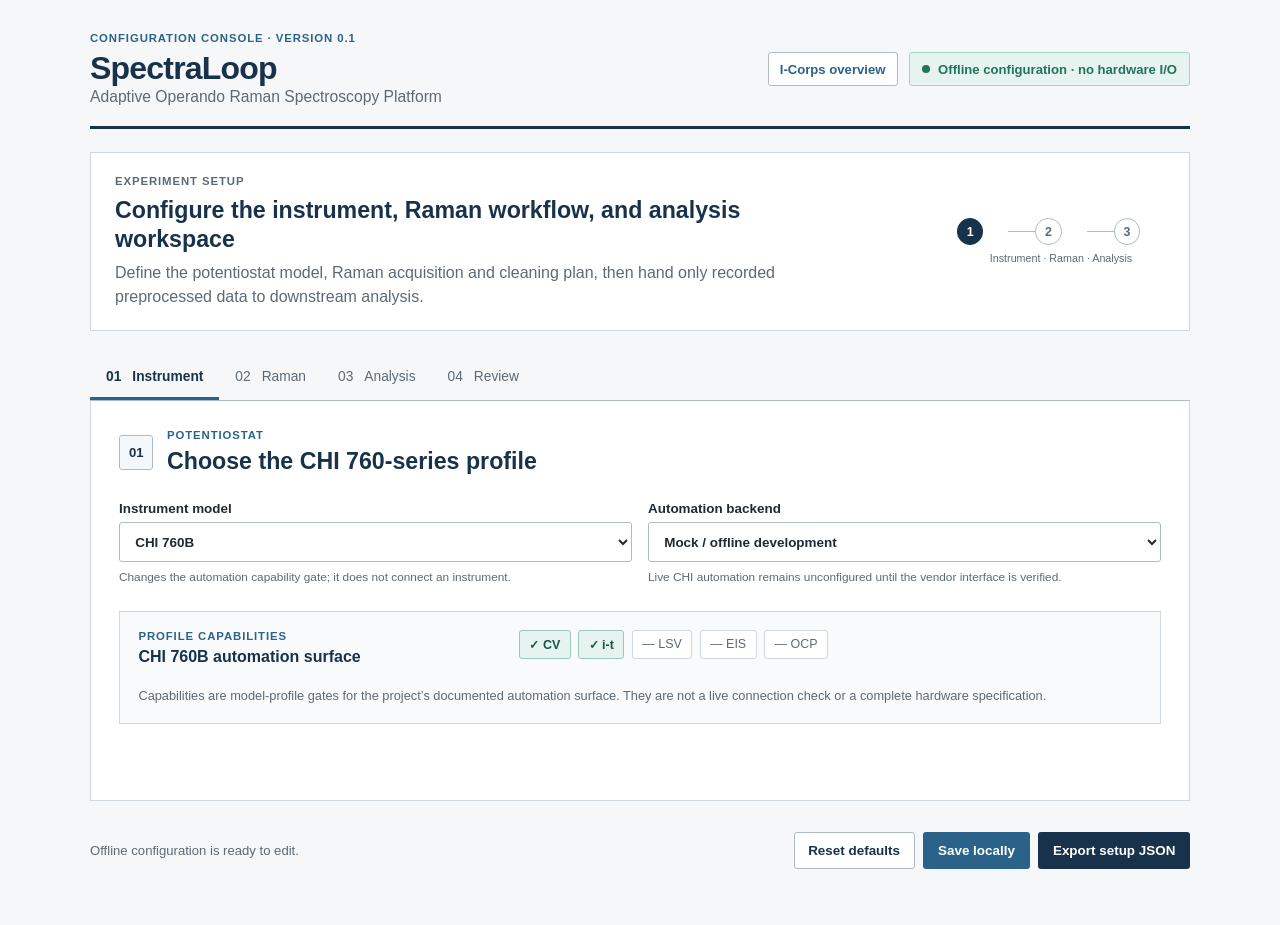
==== SpectraLoop/index.html @ c2d6c70f "Add SpectraLoop Raman platform scaffold" ====
<!doctype html>
<html lang="en">
  <head>
    <meta charset="utf-8" />
    <meta name="viewport" content="width=device-width, initial-scale=1" />
    <meta
      name="description"
      content="SpectraLoop setup console for adaptive operando Raman spectroscopy."
    />
    <title>SpectraLoop — Adaptive Operando Raman Spectroscopy Platform</title>
    <link rel="stylesheet" href="styles.css" />
  </head>
  <body>
    <main class="shell">
      <header class="hero">
        <div class="title-block">
          <p class="eyebrow">CONFIGURATION CONSOLE · VERSION 0.1</p>
          <h1>SpectraLoop</h1>
          <p class="subtitle">Adaptive Operando Raman Spectroscopy Platform</p>
        </div>
        <div class="header-actions">
          <a class="site-link" href="introduction.html">I-Corps overview</a>
          <div class="safe-status"><span class="status-dot"></span>Offline configuration · no hardware I/O</div>
        </div>
      </header>

      <section class="intro" aria-labelledby="setup-title">
        <div>
          <p class="eyebrow">EXPERIMENT SETUP</p>
          <h2 id="setup-title">Configure the instrument, Raman workflow, and analysis workspace</h2>
          <p>
            Define the potentiostat model, Raman acquisition and cleaning plan, then hand only
            recorded preprocessed data to downstream analysis.
          </p>
        </div>
        <div class="progress" aria-label="Three setup areas">
          <span class="active">1</span><i></i><span>2</span><i></i><span>3</span>
          <small>Instrument · Raman · Analysis</small>
        </div>
      </section>

      <nav class="section-tabs" aria-label="Setup sections">
        <button class="tab active" data-target="instrument">01 <span>Instrument</span></button>
        <button class="tab" data-target="raman">02 <span>Raman</span></button>
        <button class="tab" data-target="analysis">03 <span>Analysis</span></button>
        <button class="tab" data-target="review">04 <span>Review</span></button>
      </nav>

      <form id="setup-form" novalidate>
        <section id="instrument" class="setup-section active" aria-labelledby="instrument-heading">
          <div class="section-heading">
            <div class="section-number">01</div>
            <div>
              <p class="eyebrow">POTENTIOSTAT</p>
              <h2 id="instrument-heading">Choose the CHI 760-series profile</h2>
            </div>
          </div>
          <div class="grid two-column">
            <label class="field">
              <span>Instrument model</span>
              <select id="chi-model" name="chi-model">
                <option value="760B">CHI 760B</option>
                <option value="760C">CHI 760C</option>
                <option value="760D">CHI 760D</option>
                <option value="760E">CHI 760E</option>
              </select>
              <small>Changes the automation capability gate; it does not connect an instrument.</small>
            </label>
            <label class="field">
              <span>Automation backend</span>
              <select id="chi-backend" name="chi-backend">
                <option value="mock">Mock / offline development</option>
                <option value="vendor_pending">Vendor adapter — not configured</option>
              </select>
              <small>Live CHI automation remains unconfigured until the vendor interface is verified.</small>
            </label>
          </div>
          <section class="capability-card" aria-live="polite">
            <div>
              <p class="eyebrow">PROFILE CAPABILITIES</p>
              <h3 id="profile-title">CHI 760B automation surface</h3>
            </div>
            <ul id="chi-capabilities" class="capability-list"></ul>
            <p id="profile-note" class="card-note"></p>
          </section>
        </section>

        <section id="raman" class="setup-section" aria-labelledby="raman-heading" hidden>
          <div class="section-heading">
            <div class="section-number">02</div>
            <div>
              <p class="eyebrow">RAMAN SPECTROSCOPY</p>
              <h2 id="raman-heading">Record the acquisition and preprocessing plan</h2>
            </div>
          </div>
          <div class="hardware-summary">
            <span class="status-dot amber"></span>
            <p><strong>Provisional inventory:</strong> Andor detector CCD-15119, Andor spectrograph, and Ondax laser controller. Verify all bench identifiers before any live integration.</p>
          </div>
          <div class="grid three-column">
            <label class="field">
              <span>Raman backend</span>
              <select id="raman-backend" name="raman-backend">
                <option value="mock">Mock / offline development</option>
                <option value="andor_solis">Andor/Solis adapter — disabled</option>
              </select>
            </label>
            <label class="field">
              <span>Exposure time (s)</span>
              <input id="exposure" name="exposure" type="number" min="0.001" step="0.001" value="0.1" required />
            </label>
            <label class="field">
              <span>Accumulations</span>
              <input id="accumulations" name="accumulations" type="number" min="1" step="1" value="1" required />
            </label>
            <label class="field">
              <span>Spectra per capture</span>
              <input id="spectra-count" name="spectra-count" type="number" min="1" step="1" value="1" required />
            </label>
            <label class="field">
              <span>Inter-spectrum delay (s)</span>
              <input id="inter-delay" name="inter-delay" type="number" min="0" step="0.1" value="0" required />
            </label>
            <label class="field">
              <span>Excitation wavelength (nm)</span>
              <input id="excitation" name="excitation" type="number" min="1" step="0.1" placeholder="Verify before entering" />
            </label>
          </div>
          <section class="processing-panel">
            <div>
              <p class="eyebrow">RAMAN-OWNED PREPROCESSING</p>
              <h3>Diagnose and clean spectra before analysis</h3>
              <p>Settings are saved with the Raman plan; the ML workspace never re-cleans raw spectra.</p>
            </div>
            <div class="grid two-column compact">
              <label class="field">
                <span>Despike threshold</span>
                <input id="despike" name="despike" type="number" min="0.1" step="0.1" placeholder="Disabled" />
                <small>Median-based; leave blank to disable.</small>
              </label>
              <label class="field">
                <span>Smoothing window (odd points)</span>
                <input id="smoothing" name="smoothing" type="number" min="1" step="2" value="1" required />
              </label>
              <label class="field">
                <span>Baseline mode</span>
                <select id="baseline" name="baseline">
                  <option value="none">No baseline correction</option>
                  <option value="edge_linear">Edge-linear baseline</option>
                </select>
              </label>
              <label class="field">
                <span>Normalization</span>
                <select id="normalization" name="normalization">
                  <option value="none">No normalization</option>
                  <option value="max">Maximum intensity</option>
                </select>
              </label>
            </div>
          </section>
          <aside class="safety-callout">
            <strong>Laser and trigger safeguards remain locked.</strong>
            This setup app does not enable the Ondax controller, internal-fire pulse, or external TTL triggering.
          </aside>
        </section>

        <section id="analysis" class="setup-section" aria-labelledby="analysis-heading" hidden>
          <div class="section-heading">
            <div class="section-number">03</div>
            <div>
              <p class="eyebrow">MACHINE LEARNING PLATFORM</p>
              <h2 id="analysis-heading">Define the downstream analysis workspace</h2>
            </div>
          </div>
          <div class="grid two-column">
            <label class="field">
              <span>Analysis project name</span>
              <input id="project-name" name="project-name" type="text" value="operando-raman-study" required />
              <small>Used to group post-experimental datasets and models.</small>
            </label>
            <label class="field">
              <span>Analysis task</span>
              <select id="analysis-task" name="analysis-task">
                <option value="exploratory">Exploratory / feature analysis</option>
                <option value="regression">Regression</option>
                <option value="classification">Classification</option>
                <option value="anomaly_detection">Anomaly detection</option>
              </select>
            </label>
            <label class="field" id="target-field" hidden>
              <span>Target name</span>
              <input id="target-name" name="target-name" type="text" placeholder="e.g., potential_V or phase_label" />
            </label>
            <label class="field">
              <span>Validation fraction</span>
              <input id="validation-fraction" name="validation-fraction" type="number" min="0.05" max="0.95" step="0.05" value="0.2" required />
            </label>
          </div>
          <section class="data-contract">
            <span class="contract-icon" aria-hidden="true">↳</span>
            <div>
              <h3>Analysis data contract</h3>
              <p>Accept preprocessed Raman features with recorded preprocessing provenance and optional electrochemistry metadata. Diagnostics and noise cleaning stay in the Raman module.</p>
            </div>
          </section>
        </section>

        <section id="review" class="setup-section" aria-labelledby="review-heading" hidden>
          <div class="section-heading">
            <div class="section-number">04</div>
            <div>
              <p class="eyebrow">REVIEW &amp; EXPORT</p>
              <h2 id="review-heading">Your SpectraLoop setup</h2>
            </div>
          </div>
          <p class="review-copy">Export this configuration to keep model selection, Raman processing provenance, and downstream analysis choices together.</p>
          <pre id="config-preview" class="config-preview" aria-label="Configuration preview"></pre>
        </section>

        <footer class="actions">
          <p id="form-status" class="form-status" role="status" aria-live="polite">Offline configuration is ready to edit.</p>
          <div>
            <button class="button ghost" id="reset-button" type="button">Reset defaults</button>
            <button class="button secondary" id="save-button" type="button">Save locally</button>
            <button class="button primary" id="export-button" type="button">Export setup JSON</button>
          </div>
        </footer>
      </form>
    </main>
    <script src="app.js"></script>
  </body>
</html>
---- SpectraLoop/styles.css ----
:root {
  color-scheme: light;
  --navy: #18324b;
  --blue: #2b628a;
  --blue-soft: #eaf2f7;
  --ink: #202a33;
  --muted: #5d6a75;
  --canvas: #f5f7f8;
  --panel: #ffffff;
  --line: #cfd8df;
  --line-dark: #aebcc7;
  --safe: #20735d;
  --safe-soft: #e6f3ef;
  --warning: #795d14;
  --warning-soft: #fff7dd;
  --danger: #aa3e3e;
  font-family: Arial, Helvetica, sans-serif;
}

* { box-sizing: border-box; }
body { margin: 0; min-width: 320px; color: var(--ink); background: var(--canvas); }
button, input, select { font: inherit; }
.shell { width: min(1100px, calc(100% - 2.5rem)); margin: 0 auto; padding: 2rem 0 3.5rem; }
.hero, .intro, .actions { display: flex; align-items: center; justify-content: space-between; gap: 1.5rem; }
.hero { padding: 0 0 1.25rem; border-bottom: 3px solid var(--navy); }
.eyebrow { margin: 0 0 0.35rem; color: var(--blue); font-size: 0.71rem; font-weight: 700; letter-spacing: 0.08em; }
h1, h2, h3, p { margin-top: 0; }
h1 { margin-bottom: 0.1rem; color: var(--navy); font-size: 2rem; font-weight: 700; letter-spacing: -0.025em; }
h2 { margin-bottom: 0.6rem; color: var(--navy); font-size: 1.45rem; line-height: 1.25; }
h3 { margin-bottom: 0.4rem; color: var(--navy); font-size: 1rem; }
.subtitle { margin-bottom: 0; color: var(--muted); font-size: 0.98rem; }
.intro p, .field small, .card-note, .review-copy, .hardware-summary p, .processing-panel p, .data-contract p { color: var(--muted); line-height: 1.5; }

.safe-status { display: flex; align-items: center; gap: 0.5rem; padding: 0.55rem 0.75rem; color: var(--safe); border: 1px solid #a8d2c5; background: var(--safe-soft); border-radius: 3px; font-size: 0.82rem; font-weight: 600; }
.status-dot { display: inline-block; width: 0.52rem; height: 0.52rem; border-radius: 50%; background: var(--safe); flex: 0 0 auto; }
.status-dot.amber { background: #b28217; }
.header-actions { display: flex; align-items: center; justify-content: end; gap: 0.7rem; }
.site-link, .page-footer a { color: var(--blue); font-size: 0.82rem; font-weight: 700; text-decoration: none; }.site-link { padding: 0.55rem 0.7rem; border: 1px solid var(--line-dark); background: #fff; border-radius: 3px; }.site-link:hover, .page-footer a:hover { color: var(--navy); text-decoration: underline; }

.intro { margin-top: 1.4rem; padding: 1.3rem 1.5rem; border: 1px solid var(--line); background: var(--panel); }
.intro > div:first-child { max-width: 44rem; }.intro h2 { margin-bottom: 0.45rem; }.intro p:last-child { margin-bottom: 0; }
.progress { display: grid; grid-template-columns: auto 1.7rem auto 1.7rem auto; align-items: center; min-width: 13rem; color: var(--muted); text-align: center; }
.progress span { display: grid; place-items: center; width: 1.65rem; height: 1.65rem; border: 1px solid var(--line-dark); border-radius: 50%; font-size: 0.78rem; font-weight: 700; }
.progress span.active { color: #fff; border-color: var(--navy); background: var(--navy); }.progress i { height: 1px; background: var(--line-dark); }
.progress small { grid-column: 1 / -1; padding-top: 0.45rem; font-size: 0.67rem; }

.section-tabs { display: flex; gap: 0; margin: 1.6rem 0 0; overflow-x: auto; border-bottom: 1px solid var(--line-dark); }
.tab { padding: 0.8rem 1rem; border: 0; border-bottom: 3px solid transparent; color: var(--muted); background: transparent; cursor: pointer; white-space: nowrap; font-size: 0.86rem; }
.tab:hover { color: var(--navy); background: #eef3f6; }.tab.active { color: var(--navy); border-bottom-color: var(--blue); font-weight: 700; }.tab span { margin-left: 0.45rem; }

.setup-section { min-height: 25rem; padding: 1.75rem; border: 1px solid var(--line); border-top: 0; background: var(--panel); }
.section-heading { display: flex; align-items: center; gap: 0.85rem; margin-bottom: 1.55rem; }
.section-number { display: grid; place-items: center; width: 2.15rem; height: 2.15rem; color: var(--navy); border: 1px solid var(--line-dark); background: #f5f8fa; border-radius: 3px; font-size: 0.82rem; font-weight: 700; }
.section-heading h2 { margin-bottom: 0; }
.grid { display: grid; gap: 1rem; }.two-column { grid-template-columns: repeat(2, minmax(0, 1fr)); }.three-column { grid-template-columns: repeat(3, minmax(0, 1fr)); }
.field { display: grid; gap: 0.42rem; color: var(--ink); font-size: 0.84rem; font-weight: 700; }.field small { font-size: 0.74rem; font-weight: 400; }
.field input, .field select { width: 100%; padding: 0.65rem 0.7rem; color: var(--ink); border: 1px solid var(--line-dark); border-radius: 3px; outline: none; background: #fff; }
.field input:focus, .field select:focus { border-color: var(--blue); box-shadow: 0 0 0 2px rgba(43, 98, 138, 0.14); }.field input:invalid { border-color: var(--danger); }

.capability-card { display: grid; grid-template-columns: 1.1fr 1.9fr; gap: 1.25rem; margin-top: 1.5rem; padding: 1.15rem; border: 1px solid var(--line); background: #f8fafb; }
.capability-card h3 { margin-bottom: 0; }.capability-list { display: flex; flex-wrap: wrap; gap: 0.45rem; align-content: start; margin: 0; padding: 0; list-style: none; }
.capability-list li { padding: 0.38rem 0.6rem; border: 1px solid var(--line); border-radius: 3px; color: var(--muted); background: #fff; font-size: 0.78rem; }
.capability-list li.available { color: #155847; border-color: #9ac9bb; background: var(--safe-soft); font-weight: 700; }.card-note { grid-column: 1 / -1; margin: 0; font-size: 0.8rem; }
.hardware-summary { display: flex; align-items: start; gap: 0.7rem; margin-bottom: 1.25rem; padding: 0.8rem 0.9rem; border: 1px solid #e5d29a; border-radius: 3px; background: var(--warning-soft); }
.hardware-summary p { margin: 0; color: #67541b; font-size: 0.84rem; }
.processing-panel { margin-top: 1.5rem; padding: 1.15rem; border: 1px solid var(--line); background: #f8fafb; }.processing-panel > div:first-child { margin-bottom: 1rem; }.processing-panel p { margin-bottom: 0; }.compact { gap: 0.85rem; }
.safety-callout { margin-top: 1.5rem; padding: 0.9rem 1rem; color: #66521b; border-left: 4px solid #c99a2e; background: var(--warning-soft); line-height: 1.5; }.safety-callout strong { color: #5d4916; }
.data-contract { display: flex; gap: 0.9rem; margin-top: 1.5rem; padding: 1.1rem; border: 1px solid var(--line); background: #f8fafb; }.data-contract h3, .data-contract p { margin-bottom: 0.3rem; }
.contract-icon { display: grid; place-items: center; width: 2.1rem; height: 2.1rem; color: var(--navy); border: 1px solid var(--line-dark); border-radius: 3px; background: #eef3f6; font-size: 1rem; }
.config-preview { min-height: 20rem; margin: 1.25rem 0 0; padding: 1rem; overflow: auto; color: #203d55; border: 1px solid var(--line-dark); border-radius: 3px; background: #f8fafb; font: 0.78rem/1.5 ui-monospace, SFMono-Regular, Menlo, Consolas, monospace; }
.actions { margin-top: 1rem; padding: 0.9rem 0 0; }.form-status { margin-bottom: 0; color: var(--muted); font-size: 0.82rem; }.actions > div { display: flex; flex-wrap: wrap; justify-content: end; gap: 0.55rem; }
.button { padding: 0.65rem 0.85rem; border: 1px solid transparent; border-radius: 3px; font-size: 0.84rem; font-weight: 700; cursor: pointer; }.button.primary { color: #fff; background: var(--navy); }.button.secondary { color: #fff; background: var(--blue); }.button.ghost { color: var(--navy); border-color: var(--line-dark); background: #fff; }.button:hover { filter: brightness(0.96); }

.intro-page { margin-top: 1.4rem; padding: 1.75rem; border: 1px solid var(--line); background: var(--panel); }.intro-page > h2 { max-width: 42rem; margin-top: 1.7rem; }.lead-copy { max-width: 48rem; color: var(--muted); line-height: 1.55; }
.under-construction { display: flex; align-items: flex-start; gap: 0.75rem; padding: 0.9rem 1rem; border: 1px solid #e5d29a; border-left: 4px solid #c99a2e; background: var(--warning-soft); }.under-construction strong { color: #5d4916; font-size: 0.9rem; }.under-construction p { margin: 0.25rem 0 0; color: #67541b; font-size: 0.84rem; line-height: 1.5; }
.intro-grid { display: grid; grid-template-columns: repeat(3, minmax(0, 1fr)); gap: 1rem; margin-top: 1.7rem; }.topic-card { padding: 1.1rem; border: 1px solid var(--line); background: #f8fafb; }.topic-card h3 { min-height: 2.4rem; }.topic-card p:last-child { margin-bottom: 0; color: var(--muted); font-size: 0.86rem; line-height: 1.55; }
.discovery-panel { margin-top: 1rem; padding: 1.15rem; border: 1px solid var(--line); background: #f8fafb; }.discovery-panel h3 { margin-bottom: 0.65rem; }.discovery-panel ul { margin: 0; padding-left: 1.25rem; color: var(--muted); line-height: 1.6; }.discovery-panel li + li { margin-top: 0.4rem; }
.page-footer { display: flex; justify-content: space-between; gap: 1rem; padding: 1rem 0 0; color: var(--muted); font-size: 0.8rem; }

@media (max-width: 760px) {
  .shell { width: min(100% - 1rem, 1100px); padding-top: 1rem; }.hero, .intro, .actions { align-items: flex-start; flex-direction: column; }.header-actions { align-items: flex-start; flex-wrap: wrap; justify-content: start; }.safe-status { font-size: 0.75rem; }.progress { width: 100%; }
  .two-column, .three-column, .capability-card, .intro-grid { grid-template-columns: 1fr; }.capability-card .card-note { grid-column: auto; }.setup-section, .intro-page { min-height: auto; padding: 1.2rem; }.actions > div { justify-content: start; }.section-tabs { margin-top: 1rem; }.page-footer { align-items: flex-start; flex-direction: column; }
}
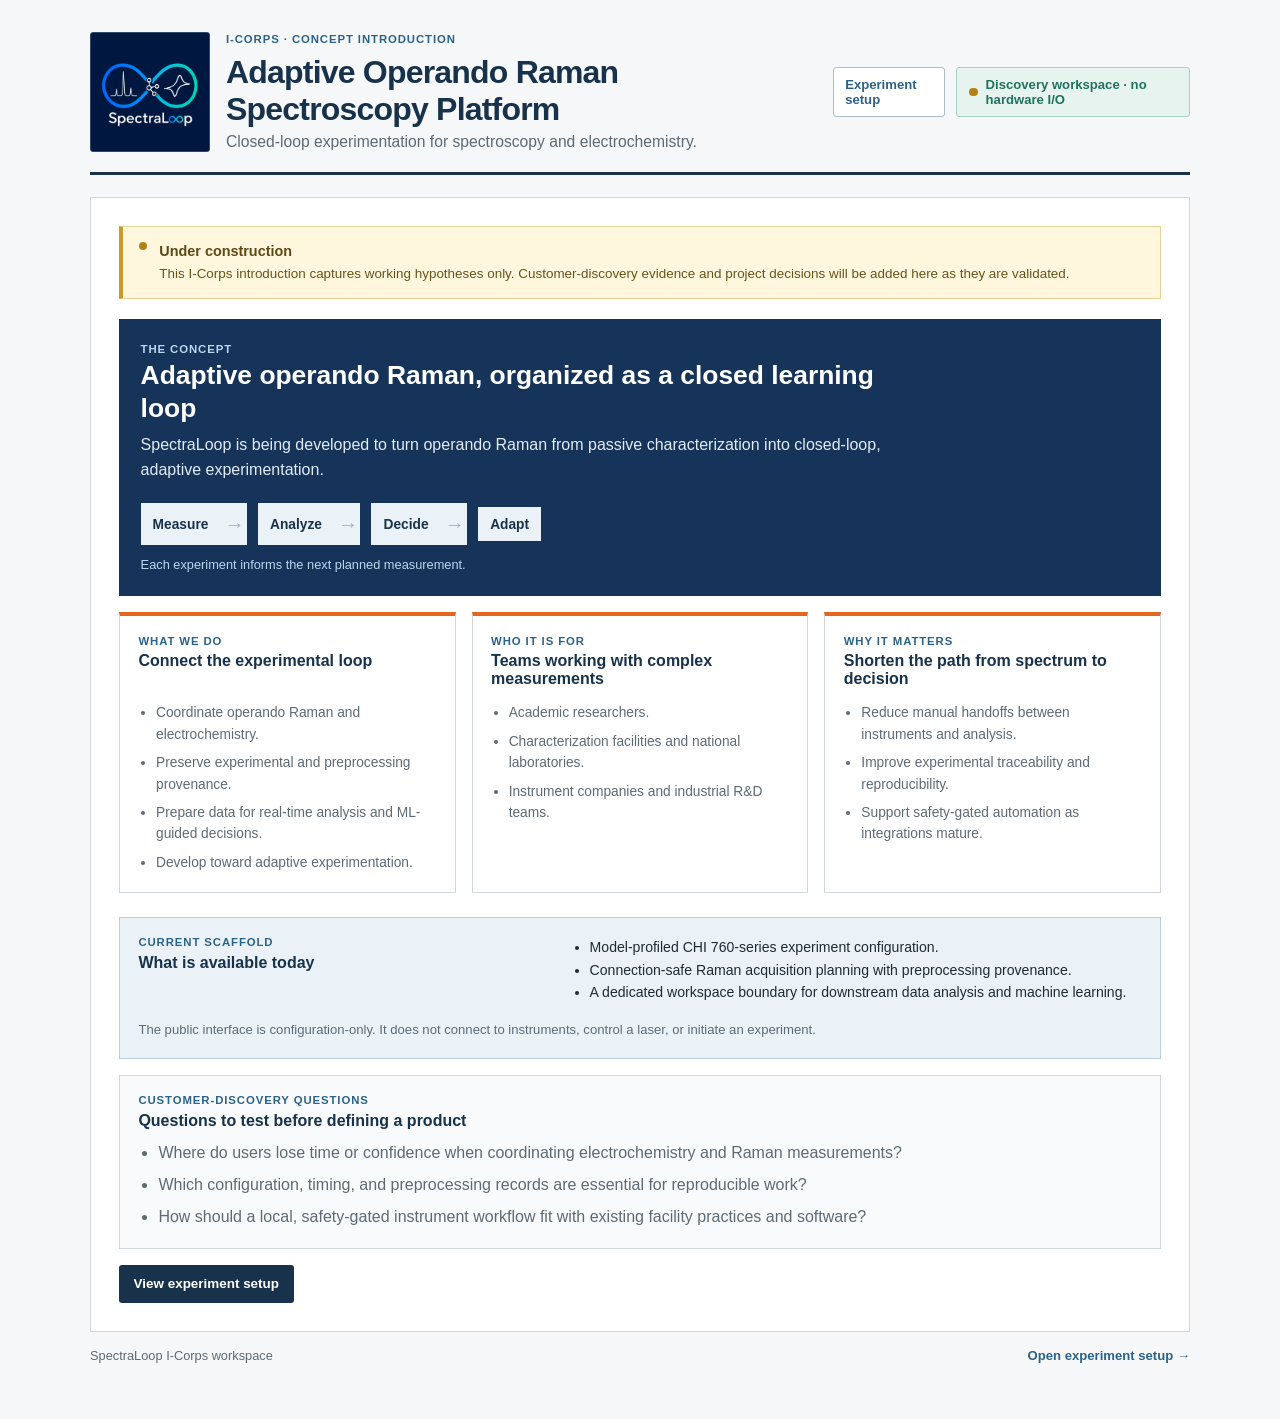
==== commit c5a74db4: "Make SpectraLoop introduction the landing page" ====
--- a/SpectraLoop/index.html
+++ b/SpectraLoop/index.html
@@ -5,228 +5,115 @@
     <meta name="viewport" content="width=device-width, initial-scale=1" />
     <meta
       name="description"
-      content="SpectraLoop setup console for adaptive operando Raman spectroscopy."
+      content="SpectraLoop is an adaptive operando Raman spectroscopy platform for closed-loop experimentation."
     />
-    <title>SpectraLoop — Adaptive Operando Raman Spectroscopy Platform</title>
+    <title>SpectraLoop — I-Corps Introduction</title>
     <link rel="stylesheet" href="styles.css" />
   </head>
   <body>
-    <main class="shell">
+    <main class="shell intro-shell">
       <header class="hero">
-        <div class="title-block">
-          <p class="eyebrow">CONFIGURATION CONSOLE · VERSION 0.1</p>
-          <h1>SpectraLoop</h1>
-          <p class="subtitle">Adaptive Operando Raman Spectroscopy Platform</p>
+        <div class="title-block intro-title-block">
+          <img class="brand-logo" src="assets/spectraloop-logo.png" alt="SpectraLoop logo" />
+          <p class="eyebrow">I-CORPS · CONCEPT INTRODUCTION</p>
+          <h1>Adaptive Operando Raman Spectroscopy Platform</h1>
+          <p class="subtitle">Closed-loop experimentation for spectroscopy and electrochemistry.</p>
         </div>
         <div class="header-actions">
-          <a class="site-link" href="introduction.html">I-Corps overview</a>
-          <div class="safe-status"><span class="status-dot"></span>Offline configuration · no hardware I/O</div>
+          <a class="site-link" href="setup.html">Experiment setup</a>
+          <div class="safe-status"><span class="status-dot amber"></span>Discovery workspace · no hardware I/O</div>
         </div>
       </header>
 
-      <section class="intro" aria-labelledby="setup-title">
-        <div>
-          <p class="eyebrow">EXPERIMENT SETUP</p>
-          <h2 id="setup-title">Configure the instrument, Raman workflow, and analysis workspace</h2>
+      <section class="intro-page" aria-labelledby="icorps-title">
+        <div class="under-construction" role="status">
+          <span class="status-dot amber"></span>
+          <div>
+            <strong>Under construction</strong>
+            <p>This I-Corps introduction captures working hypotheses only. Customer-discovery evidence and project decisions will be added here as they are validated.</p>
+          </div>
+        </div>
+
+        <section class="concept-hero" aria-labelledby="icorps-title">
+          <p class="eyebrow">THE CONCEPT</p>
+          <h2 id="icorps-title">Adaptive operando Raman, organized as a closed learning loop</h2>
           <p>
-            Define the potentiostat model, Raman acquisition and cleaning plan, then hand only
-            recorded preprocessed data to downstream analysis.
+            SpectraLoop is being developed to turn operando Raman from passive
+            characterization into closed-loop, adaptive experimentation.
           </p>
+          <ol class="adaptive-loop" aria-label="Measure, analyze, decide, and adapt feedback loop">
+            <li>Measure</li>
+            <li>Analyze</li>
+            <li>Decide</li>
+            <li>Adapt</li>
+          </ol>
+          <p class="loop-note">Each experiment informs the next planned measurement.</p>
+        </section>
+
+        <div class="concept-grid" aria-label="SpectraLoop concept overview">
+          <article class="concept-card">
+            <p class="eyebrow">WHAT WE DO</p>
+            <h3>Connect the experimental loop</h3>
+            <ul>
+              <li>Coordinate operando Raman and electrochemistry.</li>
+              <li>Preserve experimental and preprocessing provenance.</li>
+              <li>Prepare data for real-time analysis and ML-guided decisions.</li>
+              <li>Develop toward adaptive experimentation.</li>
+            </ul>
+          </article>
+          <article class="concept-card">
+            <p class="eyebrow">WHO IT IS FOR</p>
+            <h3>Teams working with complex measurements</h3>
+            <ul>
+              <li>Academic researchers.</li>
+              <li>Characterization facilities and national laboratories.</li>
+              <li>Instrument companies and industrial R&amp;D teams.</li>
+            </ul>
+          </article>
+          <article class="concept-card">
+            <p class="eyebrow">WHY IT MATTERS</p>
+            <h3>Shorten the path from spectrum to decision</h3>
+            <ul>
+              <li>Reduce manual handoffs between instruments and analysis.</li>
+              <li>Improve experimental traceability and reproducibility.</li>
+              <li>Support safety-gated automation as integrations mature.</li>
+            </ul>
+          </article>
         </div>
-        <div class="progress" aria-label="Three setup areas">
-          <span class="active">1</span><i></i><span>2</span><i></i><span>3</span>
-          <small>Instrument · Raman · Analysis</small>
-        </div>
+
+        <section class="project-status" aria-labelledby="status-title">
+          <div>
+            <p class="eyebrow">CURRENT SCAFFOLD</p>
+            <h3 id="status-title">What is available today</h3>
+          </div>
+          <ul>
+            <li>Model-profiled CHI 760-series experiment configuration.</li>
+            <li>Connection-safe Raman acquisition planning with preprocessing provenance.</li>
+            <li>A dedicated workspace boundary for downstream data analysis and machine learning.</li>
+          </ul>
+          <p>
+            The public interface is configuration-only. It does not connect to instruments,
+            control a laser, or initiate an experiment.
+          </p>
+        </section>
+
+        <section class="discovery-panel" aria-labelledby="discovery-title">
+          <p class="eyebrow">CUSTOMER-DISCOVERY QUESTIONS</p>
+          <h3 id="discovery-title">Questions to test before defining a product</h3>
+          <ul>
+            <li>Where do users lose time or confidence when coordinating electrochemistry and Raman measurements?</li>
+            <li>Which configuration, timing, and preprocessing records are essential for reproducible work?</li>
+            <li>How should a local, safety-gated instrument workflow fit with existing facility practices and software?</li>
+          </ul>
+        </section>
+
+        <a class="button primary public-setup-link" href="setup.html">View experiment setup</a>
       </section>
 
-      <nav class="section-tabs" aria-label="Setup sections">
-        <button class="tab active" data-target="instrument">01 <span>Instrument</span></button>
-        <button class="tab" data-target="raman">02 <span>Raman</span></button>
-        <button class="tab" data-target="analysis">03 <span>Analysis</span></button>
-        <button class="tab" data-target="review">04 <span>Review</span></button>
-      </nav>
-
-      <form id="setup-form" novalidate>
-        <section id="instrument" class="setup-section active" aria-labelledby="instrument-heading">
-          <div class="section-heading">
-            <div class="section-number">01</div>
-            <div>
-              <p class="eyebrow">POTENTIOSTAT</p>
-              <h2 id="instrument-heading">Choose the CHI 760-series profile</h2>
-            </div>
-          </div>
-          <div class="grid two-column">
-            <label class="field">
-              <span>Instrument model</span>
-              <select id="chi-model" name="chi-model">
-                <option value="760B">CHI 760B</option>
-                <option value="760C">CHI 760C</option>
-                <option value="760D">CHI 760D</option>
-                <option value="760E">CHI 760E</option>
-              </select>
-              <small>Changes the automation capability gate; it does not connect an instrument.</small>
-            </label>
-            <label class="field">
-              <span>Automation backend</span>
-              <select id="chi-backend" name="chi-backend">
-                <option value="mock">Mock / offline development</option>
-                <option value="vendor_pending">Vendor adapter — not configured</option>
-              </select>
-              <small>Live CHI automation remains unconfigured until the vendor interface is verified.</small>
-            </label>
-          </div>
-          <section class="capability-card" aria-live="polite">
-            <div>
-              <p class="eyebrow">PROFILE CAPABILITIES</p>
-              <h3 id="profile-title">CHI 760B automation surface</h3>
-            </div>
-            <ul id="chi-capabilities" class="capability-list"></ul>
-            <p id="profile-note" class="card-note"></p>
-          </section>
-        </section>
-
-        <section id="raman" class="setup-section" aria-labelledby="raman-heading" hidden>
-          <div class="section-heading">
-            <div class="section-number">02</div>
-            <div>
-              <p class="eyebrow">RAMAN SPECTROSCOPY</p>
-              <h2 id="raman-heading">Record the acquisition and preprocessing plan</h2>
-            </div>
-          </div>
-          <div class="hardware-summary">
-            <span class="status-dot amber"></span>
-            <p><strong>Provisional inventory:</strong> Andor detector CCD-15119, Andor spectrograph, and Ondax laser controller. Verify all bench identifiers before any live integration.</p>
-          </div>
-          <div class="grid three-column">
-            <label class="field">
-              <span>Raman backend</span>
-              <select id="raman-backend" name="raman-backend">
-                <option value="mock">Mock / offline development</option>
-                <option value="andor_solis">Andor/Solis adapter — disabled</option>
-              </select>
-            </label>
-            <label class="field">
-              <span>Exposure time (s)</span>
-              <input id="exposure" name="exposure" type="number" min="0.001" step="0.001" value="0.1" required />
-            </label>
-            <label class="field">
-              <span>Accumulations</span>
-              <input id="accumulations" name="accumulations" type="number" min="1" step="1" value="1" required />
-            </label>
-            <label class="field">
-              <span>Spectra per capture</span>
-              <input id="spectra-count" name="spectra-count" type="number" min="1" step="1" value="1" required />
-            </label>
-            <label class="field">
-              <span>Inter-spectrum delay (s)</span>
-              <input id="inter-delay" name="inter-delay" type="number" min="0" step="0.1" value="0" required />
-            </label>
-            <label class="field">
-              <span>Excitation wavelength (nm)</span>
-              <input id="excitation" name="excitation" type="number" min="1" step="0.1" placeholder="Verify before entering" />
-            </label>
-          </div>
-          <section class="processing-panel">
-            <div>
-              <p class="eyebrow">RAMAN-OWNED PREPROCESSING</p>
-              <h3>Diagnose and clean spectra before analysis</h3>
-              <p>Settings are saved with the Raman plan; the ML workspace never re-cleans raw spectra.</p>
-            </div>
-            <div class="grid two-column compact">
-              <label class="field">
-                <span>Despike threshold</span>
-                <input id="despike" name="despike" type="number" min="0.1" step="0.1" placeholder="Disabled" />
-                <small>Median-based; leave blank to disable.</small>
-              </label>
-              <label class="field">
-                <span>Smoothing window (odd points)</span>
-                <input id="smoothing" name="smoothing" type="number" min="1" step="2" value="1" required />
-              </label>
-              <label class="field">
-                <span>Baseline mode</span>
-                <select id="baseline" name="baseline">
-                  <option value="none">No baseline correction</option>
-                  <option value="edge_linear">Edge-linear baseline</option>
-                </select>
-              </label>
-              <label class="field">
-                <span>Normalization</span>
-                <select id="normalization" name="normalization">
-                  <option value="none">No normalization</option>
-                  <option value="max">Maximum intensity</option>
-                </select>
-              </label>
-            </div>
-          </section>
-          <aside class="safety-callout">
-            <strong>Laser and trigger safeguards remain locked.</strong>
-            This setup app does not enable the Ondax controller, internal-fire pulse, or external TTL triggering.
-          </aside>
-        </section>
-
-        <section id="analysis" class="setup-section" aria-labelledby="analysis-heading" hidden>
-          <div class="section-heading">
-            <div class="section-number">03</div>
-            <div>
-              <p class="eyebrow">MACHINE LEARNING PLATFORM</p>
-              <h2 id="analysis-heading">Define the downstream analysis workspace</h2>
-            </div>
-          </div>
-          <div class="grid two-column">
-            <label class="field">
-              <span>Analysis project name</span>
-              <input id="project-name" name="project-name" type="text" value="operando-raman-study" required />
-              <small>Used to group post-experimental datasets and models.</small>
-            </label>
-            <label class="field">
-              <span>Analysis task</span>
-              <select id="analysis-task" name="analysis-task">
-                <option value="exploratory">Exploratory / feature analysis</option>
-                <option value="regression">Regression</option>
-                <option value="classification">Classification</option>
-                <option value="anomaly_detection">Anomaly detection</option>
-              </select>
-            </label>
-            <label class="field" id="target-field" hidden>
-              <span>Target name</span>
-              <input id="target-name" name="target-name" type="text" placeholder="e.g., potential_V or phase_label" />
-            </label>
-            <label class="field">
-              <span>Validation fraction</span>
-              <input id="validation-fraction" name="validation-fraction" type="number" min="0.05" max="0.95" step="0.05" value="0.2" required />
-            </label>
-          </div>
-          <section class="data-contract">
-            <span class="contract-icon" aria-hidden="true">↳</span>
-            <div>
-              <h3>Analysis data contract</h3>
-              <p>Accept preprocessed Raman features with recorded preprocessing provenance and optional electrochemistry metadata. Diagnostics and noise cleaning stay in the Raman module.</p>
-            </div>
-          </section>
-        </section>
-
-        <section id="review" class="setup-section" aria-labelledby="review-heading" hidden>
-          <div class="section-heading">
-            <div class="section-number">04</div>
-            <div>
-              <p class="eyebrow">REVIEW &amp; EXPORT</p>
-              <h2 id="review-heading">Your SpectraLoop setup</h2>
-            </div>
-          </div>
-          <p class="review-copy">Export this configuration to keep model selection, Raman processing provenance, and downstream analysis choices together.</p>
-          <pre id="config-preview" class="config-preview" aria-label="Configuration preview"></pre>
-        </section>
-
-        <footer class="actions">
-          <p id="form-status" class="form-status" role="status" aria-live="polite">Offline configuration is ready to edit.</p>
-          <div>
-            <button class="button ghost" id="reset-button" type="button">Reset defaults</button>
-            <button class="button secondary" id="save-button" type="button">Save locally</button>
-            <button class="button primary" id="export-button" type="button">Export setup JSON</button>
-          </div>
-        </footer>
-      </form>
+      <footer class="page-footer">
+        <span>SpectraLoop I-Corps workspace</span>
+        <a href="setup.html">Open experiment setup →</a>
+      </footer>
     </main>
-    <script src="app.js"></script>
   </body>
 </html>
--- a/SpectraLoop/styles.css
+++ b/SpectraLoop/styles.css
@@ -72,12 +72,17 @@
 .button { padding: 0.65rem 0.85rem; border: 1px solid transparent; border-radius: 3px; font-size: 0.84rem; font-weight: 700; cursor: pointer; }.button.primary { color: #fff; background: var(--navy); }.button.secondary { color: #fff; background: var(--blue); }.button.ghost { color: var(--navy); border-color: var(--line-dark); background: #fff; }.button:hover { filter: brightness(0.96); }
 
 .intro-page { margin-top: 1.4rem; padding: 1.75rem; border: 1px solid var(--line); background: var(--panel); }.intro-page > h2 { max-width: 42rem; margin-top: 1.7rem; }.lead-copy { max-width: 48rem; color: var(--muted); line-height: 1.55; }
+.intro-title-block { display: grid; grid-template-columns: 7.5rem minmax(0, 1fr); column-gap: 1rem; align-items: center; min-height: 7.5rem; }.brand-logo { grid-row: span 3; display: block; width: 7.5rem; aspect-ratio: 1; object-fit: contain; border: 1px solid #28496b; border-radius: 3px; background: #061a36; }.intro-title-block .eyebrow, .intro-title-block h1, .intro-title-block .subtitle { grid-column: 2; }
 .under-construction { display: flex; align-items: flex-start; gap: 0.75rem; padding: 0.9rem 1rem; border: 1px solid #e5d29a; border-left: 4px solid #c99a2e; background: var(--warning-soft); }.under-construction strong { color: #5d4916; font-size: 0.9rem; }.under-construction p { margin: 0.25rem 0 0; color: #67541b; font-size: 0.84rem; line-height: 1.5; }
 .intro-grid { display: grid; grid-template-columns: repeat(3, minmax(0, 1fr)); gap: 1rem; margin-top: 1.7rem; }.topic-card { padding: 1.1rem; border: 1px solid var(--line); background: #f8fafb; }.topic-card h3 { min-height: 2.4rem; }.topic-card p:last-child { margin-bottom: 0; color: var(--muted); font-size: 0.86rem; line-height: 1.55; }
+.project-status { display: grid; grid-template-columns: 1fr 1.4fr; gap: 1rem 1.5rem; margin-top: 1.5rem; padding: 1.15rem; border: 1px solid #b9cfdd; background: var(--blue-soft); }.project-status h3 { margin-bottom: 0; }.project-status ul { margin: 0; padding-left: 1.2rem; color: var(--ink); font-size: 0.88rem; line-height: 1.6; }.project-status p:last-child { grid-column: 1 / -1; margin: 0; color: var(--muted); font-size: 0.82rem; line-height: 1.5; }
 .discovery-panel { margin-top: 1rem; padding: 1.15rem; border: 1px solid var(--line); background: #f8fafb; }.discovery-panel h3 { margin-bottom: 0.65rem; }.discovery-panel ul { margin: 0; padding-left: 1.25rem; color: var(--muted); line-height: 1.6; }.discovery-panel li + li { margin-top: 0.4rem; }
+.public-invitation { margin-top: 1rem; padding: 1.15rem; border-left: 4px solid var(--blue); background: #f8fafb; }.public-invitation h3 { margin-bottom: 0.45rem; }.public-invitation p { max-width: 45rem; margin-bottom: 1rem; color: var(--muted); line-height: 1.55; }.public-invitation .button { display: inline-block; text-decoration: none; }
+.concept-hero { margin-top: 1.25rem; padding: 1.35rem; color: #fff; background: #16345a; }.concept-hero .eyebrow { color: #b9d7ee; }.concept-hero h2 { max-width: 46rem; margin-bottom: 0.55rem; color: #fff; font-size: 1.65rem; }.concept-hero > p { max-width: 48rem; margin-bottom: 0; color: #e2ebf2; line-height: 1.55; }.adaptive-loop { display: flex; align-items: center; gap: 0.7rem; margin: 1.25rem 0 0.6rem; padding: 0; list-style: none; }.adaptive-loop li { display: flex; align-items: center; gap: 0.7rem; color: #18324b; font-size: 0.86rem; font-weight: 700; }.adaptive-loop li:not(:last-child)::after { color: #9fb2c6; content: "→"; font-size: 1.25rem; }.adaptive-loop li { padding: 0.6rem 0.75rem; background: #eaf2f7; }.adaptive-loop li:not(:last-child) { padding-right: 0.15rem; }.adaptive-loop li:not(:last-child)::after { margin-left: 0.3rem; }.loop-note { color: #b9d7ee !important; font-size: 0.8rem; }
+.concept-grid { display: grid; grid-template-columns: repeat(3, minmax(0, 1fr)); gap: 1rem; margin-top: 1rem; }.concept-card { padding: 1.15rem; border: 1px solid var(--line); border-top: 4px solid #e56422; background: #fff; }.concept-card h3 { min-height: 2.45rem; margin-bottom: 0.7rem; }.concept-card ul { margin: 0; padding-left: 1.1rem; color: var(--muted); font-size: 0.86rem; line-height: 1.55; }.concept-card li + li { margin-top: 0.45rem; }.public-setup-link { display: inline-block; margin-top: 1rem; text-decoration: none; }
 .page-footer { display: flex; justify-content: space-between; gap: 1rem; padding: 1rem 0 0; color: var(--muted); font-size: 0.8rem; }
 
 @media (max-width: 760px) {
-  .shell { width: min(100% - 1rem, 1100px); padding-top: 1rem; }.hero, .intro, .actions { align-items: flex-start; flex-direction: column; }.header-actions { align-items: flex-start; flex-wrap: wrap; justify-content: start; }.safe-status { font-size: 0.75rem; }.progress { width: 100%; }
-  .two-column, .three-column, .capability-card, .intro-grid { grid-template-columns: 1fr; }.capability-card .card-note { grid-column: auto; }.setup-section, .intro-page { min-height: auto; padding: 1.2rem; }.actions > div { justify-content: start; }.section-tabs { margin-top: 1rem; }.page-footer { align-items: flex-start; flex-direction: column; }
+  .shell { width: min(100% - 1rem, 1100px); padding-top: 1rem; }.hero, .intro, .actions { align-items: flex-start; flex-direction: column; }.header-actions { align-items: flex-start; flex-wrap: wrap; justify-content: start; }.safe-status { font-size: 0.75rem; }.progress { width: 100%; }.intro-title-block { grid-template-columns: 1fr; min-height: 0; }.brand-logo { grid-row: auto; width: 7rem; margin-bottom: 0.6rem; }.intro-title-block .eyebrow, .intro-title-block h1, .intro-title-block .subtitle { grid-column: auto; }
+  .two-column, .three-column, .capability-card, .intro-grid, .project-status, .concept-grid { grid-template-columns: 1fr; }.capability-card .card-note, .project-status p:last-child { grid-column: auto; }.setup-section, .intro-page { min-height: auto; padding: 1.2rem; }.actions > div { justify-content: start; }.section-tabs { margin-top: 1rem; }.adaptive-loop { align-items: stretch; flex-direction: column; }.adaptive-loop li { justify-content: space-between; }.adaptive-loop li:not(:last-child) { padding-right: 0.75rem; }.adaptive-loop li:not(:last-child)::after { content: "↓"; }.page-footer { align-items: flex-start; flex-direction: column; }
 }
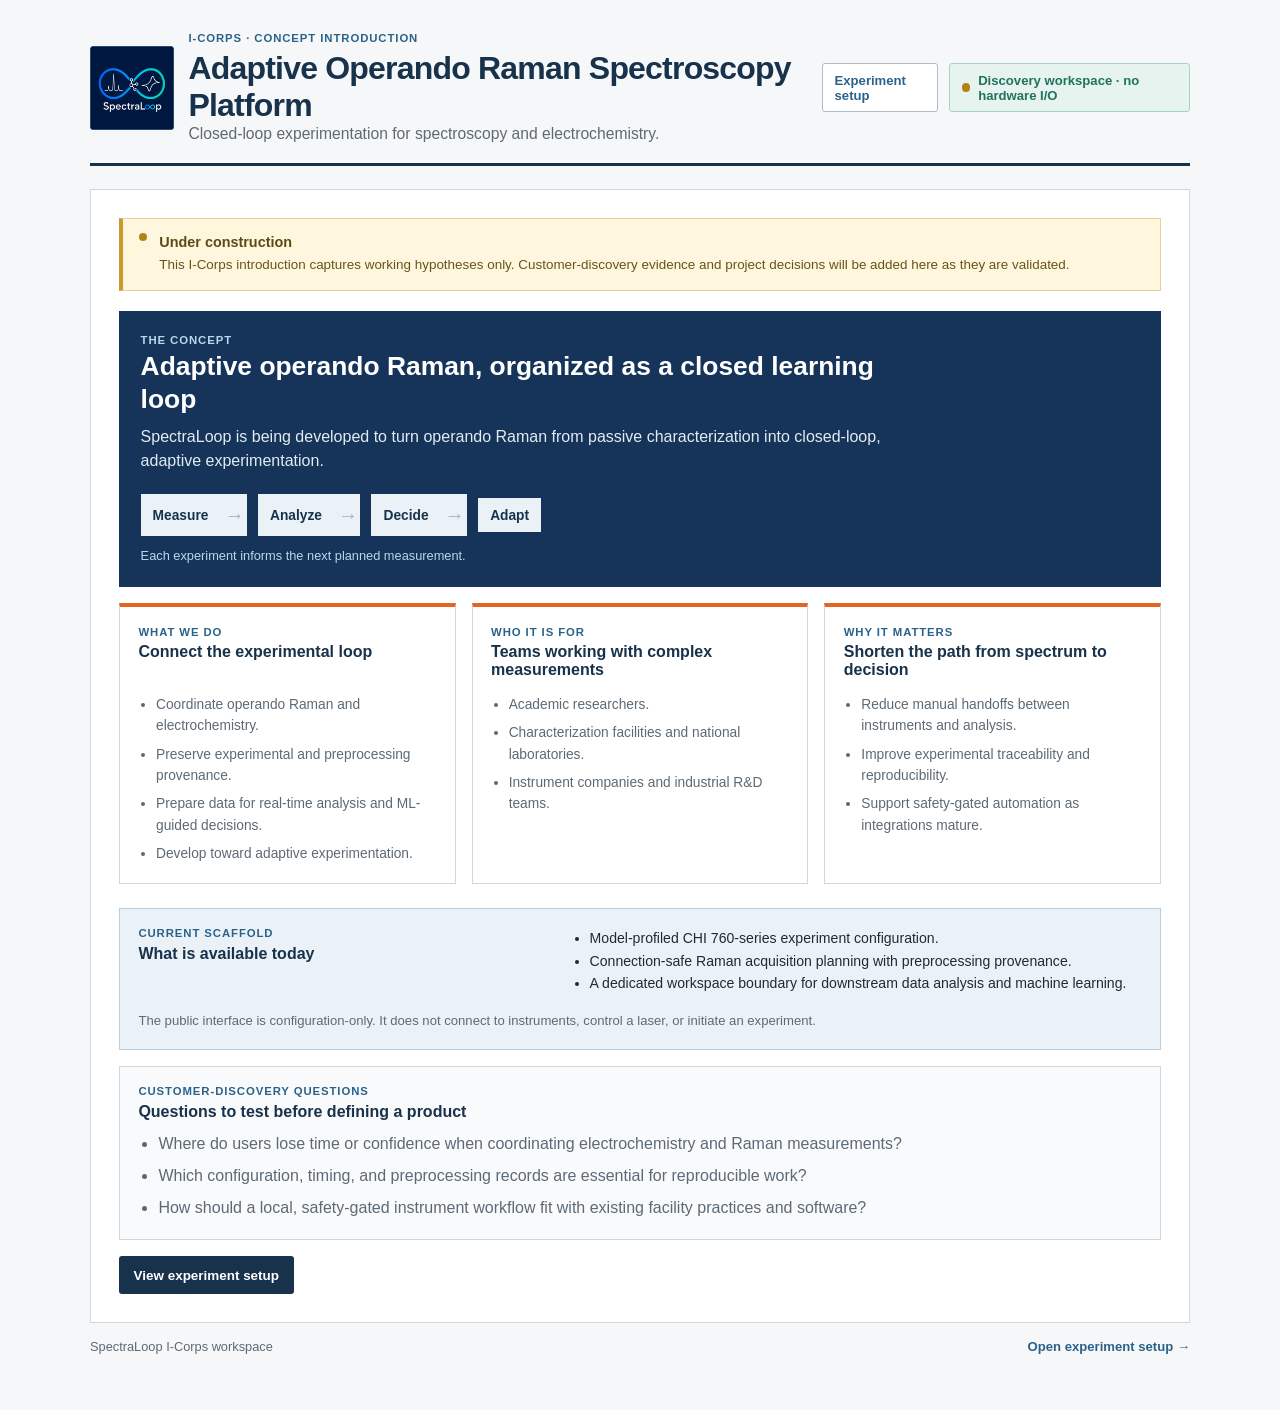
==== commit 3aaeb580: "Compact the SpectraLoop landing logo" ====
--- a/SpectraLoop/index.html
+++ b/SpectraLoop/index.html
@@ -8,13 +8,20 @@
       content="SpectraLoop is an adaptive operando Raman spectroscopy platform for closed-loop experimentation."
     />
     <title>SpectraLoop — I-Corps Introduction</title>
-    <link rel="stylesheet" href="styles.css" />
+    <link rel="stylesheet" href="styles.css?v=landing-compact-logo-1" />
   </head>
   <body>
     <main class="shell intro-shell">
       <header class="hero">
         <div class="title-block intro-title-block">
-          <img class="brand-logo" src="assets/spectraloop-logo.png" alt="SpectraLoop logo" />
+          <img
+            class="brand-logo"
+            src="assets/spectraloop-logo.png"
+            alt="SpectraLoop logo"
+            width="84"
+            height="84"
+            style="width: 5.25rem; height: 5.25rem; object-fit: contain"
+          />
           <p class="eyebrow">I-CORPS · CONCEPT INTRODUCTION</p>
           <h1>Adaptive Operando Raman Spectroscopy Platform</h1>
           <p class="subtitle">Closed-loop experimentation for spectroscopy and electrochemistry.</p>
--- a/SpectraLoop/styles.css
+++ b/SpectraLoop/styles.css
@@ -72,7 +72,7 @@
 .button { padding: 0.65rem 0.85rem; border: 1px solid transparent; border-radius: 3px; font-size: 0.84rem; font-weight: 700; cursor: pointer; }.button.primary { color: #fff; background: var(--navy); }.button.secondary { color: #fff; background: var(--blue); }.button.ghost { color: var(--navy); border-color: var(--line-dark); background: #fff; }.button:hover { filter: brightness(0.96); }
 
 .intro-page { margin-top: 1.4rem; padding: 1.75rem; border: 1px solid var(--line); background: var(--panel); }.intro-page > h2 { max-width: 42rem; margin-top: 1.7rem; }.lead-copy { max-width: 48rem; color: var(--muted); line-height: 1.55; }
-.intro-title-block { display: grid; grid-template-columns: 7.5rem minmax(0, 1fr); column-gap: 1rem; align-items: center; min-height: 7.5rem; }.brand-logo { grid-row: span 3; display: block; width: 7.5rem; aspect-ratio: 1; object-fit: contain; border: 1px solid #28496b; border-radius: 3px; background: #061a36; }.intro-title-block .eyebrow, .intro-title-block h1, .intro-title-block .subtitle { grid-column: 2; }
+.intro-title-block { display: grid; grid-template-columns: 5.25rem minmax(0, 1fr); column-gap: 0.9rem; align-items: center; min-height: 5.25rem; }.brand-logo { grid-row: span 3; display: block; width: 5.25rem; height: 5.25rem; object-fit: contain; border: 1px solid #28496b; border-radius: 3px; background: #061a36; }.intro-title-block .eyebrow, .intro-title-block h1, .intro-title-block .subtitle { grid-column: 2; }
 .under-construction { display: flex; align-items: flex-start; gap: 0.75rem; padding: 0.9rem 1rem; border: 1px solid #e5d29a; border-left: 4px solid #c99a2e; background: var(--warning-soft); }.under-construction strong { color: #5d4916; font-size: 0.9rem; }.under-construction p { margin: 0.25rem 0 0; color: #67541b; font-size: 0.84rem; line-height: 1.5; }
 .intro-grid { display: grid; grid-template-columns: repeat(3, minmax(0, 1fr)); gap: 1rem; margin-top: 1.7rem; }.topic-card { padding: 1.1rem; border: 1px solid var(--line); background: #f8fafb; }.topic-card h3 { min-height: 2.4rem; }.topic-card p:last-child { margin-bottom: 0; color: var(--muted); font-size: 0.86rem; line-height: 1.55; }
 .project-status { display: grid; grid-template-columns: 1fr 1.4fr; gap: 1rem 1.5rem; margin-top: 1.5rem; padding: 1.15rem; border: 1px solid #b9cfdd; background: var(--blue-soft); }.project-status h3 { margin-bottom: 0; }.project-status ul { margin: 0; padding-left: 1.2rem; color: var(--ink); font-size: 0.88rem; line-height: 1.6; }.project-status p:last-child { grid-column: 1 / -1; margin: 0; color: var(--muted); font-size: 0.82rem; line-height: 1.5; }
@@ -83,6 +83,6 @@
 .page-footer { display: flex; justify-content: space-between; gap: 1rem; padding: 1rem 0 0; color: var(--muted); font-size: 0.8rem; }
 
 @media (max-width: 760px) {
-  .shell { width: min(100% - 1rem, 1100px); padding-top: 1rem; }.hero, .intro, .actions { align-items: flex-start; flex-direction: column; }.header-actions { align-items: flex-start; flex-wrap: wrap; justify-content: start; }.safe-status { font-size: 0.75rem; }.progress { width: 100%; }.intro-title-block { grid-template-columns: 1fr; min-height: 0; }.brand-logo { grid-row: auto; width: 7rem; margin-bottom: 0.6rem; }.intro-title-block .eyebrow, .intro-title-block h1, .intro-title-block .subtitle { grid-column: auto; }
+  .shell { width: min(100% - 1rem, 1100px); padding-top: 1rem; }.hero, .intro, .actions { align-items: flex-start; flex-direction: column; }.header-actions { align-items: flex-start; flex-wrap: wrap; justify-content: start; }.safe-status { font-size: 0.75rem; }.progress { width: 100%; }.intro-title-block { grid-template-columns: 1fr; min-height: 0; }.brand-logo { grid-row: auto; width: 5rem; height: 5rem; margin-bottom: 0.6rem; }.intro-title-block .eyebrow, .intro-title-block h1, .intro-title-block .subtitle { grid-column: auto; }
   .two-column, .three-column, .capability-card, .intro-grid, .project-status, .concept-grid { grid-template-columns: 1fr; }.capability-card .card-note, .project-status p:last-child { grid-column: auto; }.setup-section, .intro-page { min-height: auto; padding: 1.2rem; }.actions > div { justify-content: start; }.section-tabs { margin-top: 1rem; }.adaptive-loop { align-items: stretch; flex-direction: column; }.adaptive-loop li { justify-content: space-between; }.adaptive-loop li:not(:last-child) { padding-right: 0.75rem; }.adaptive-loop li:not(:last-child)::after { content: "↓"; }.page-footer { align-items: flex-start; flex-direction: column; }
 }
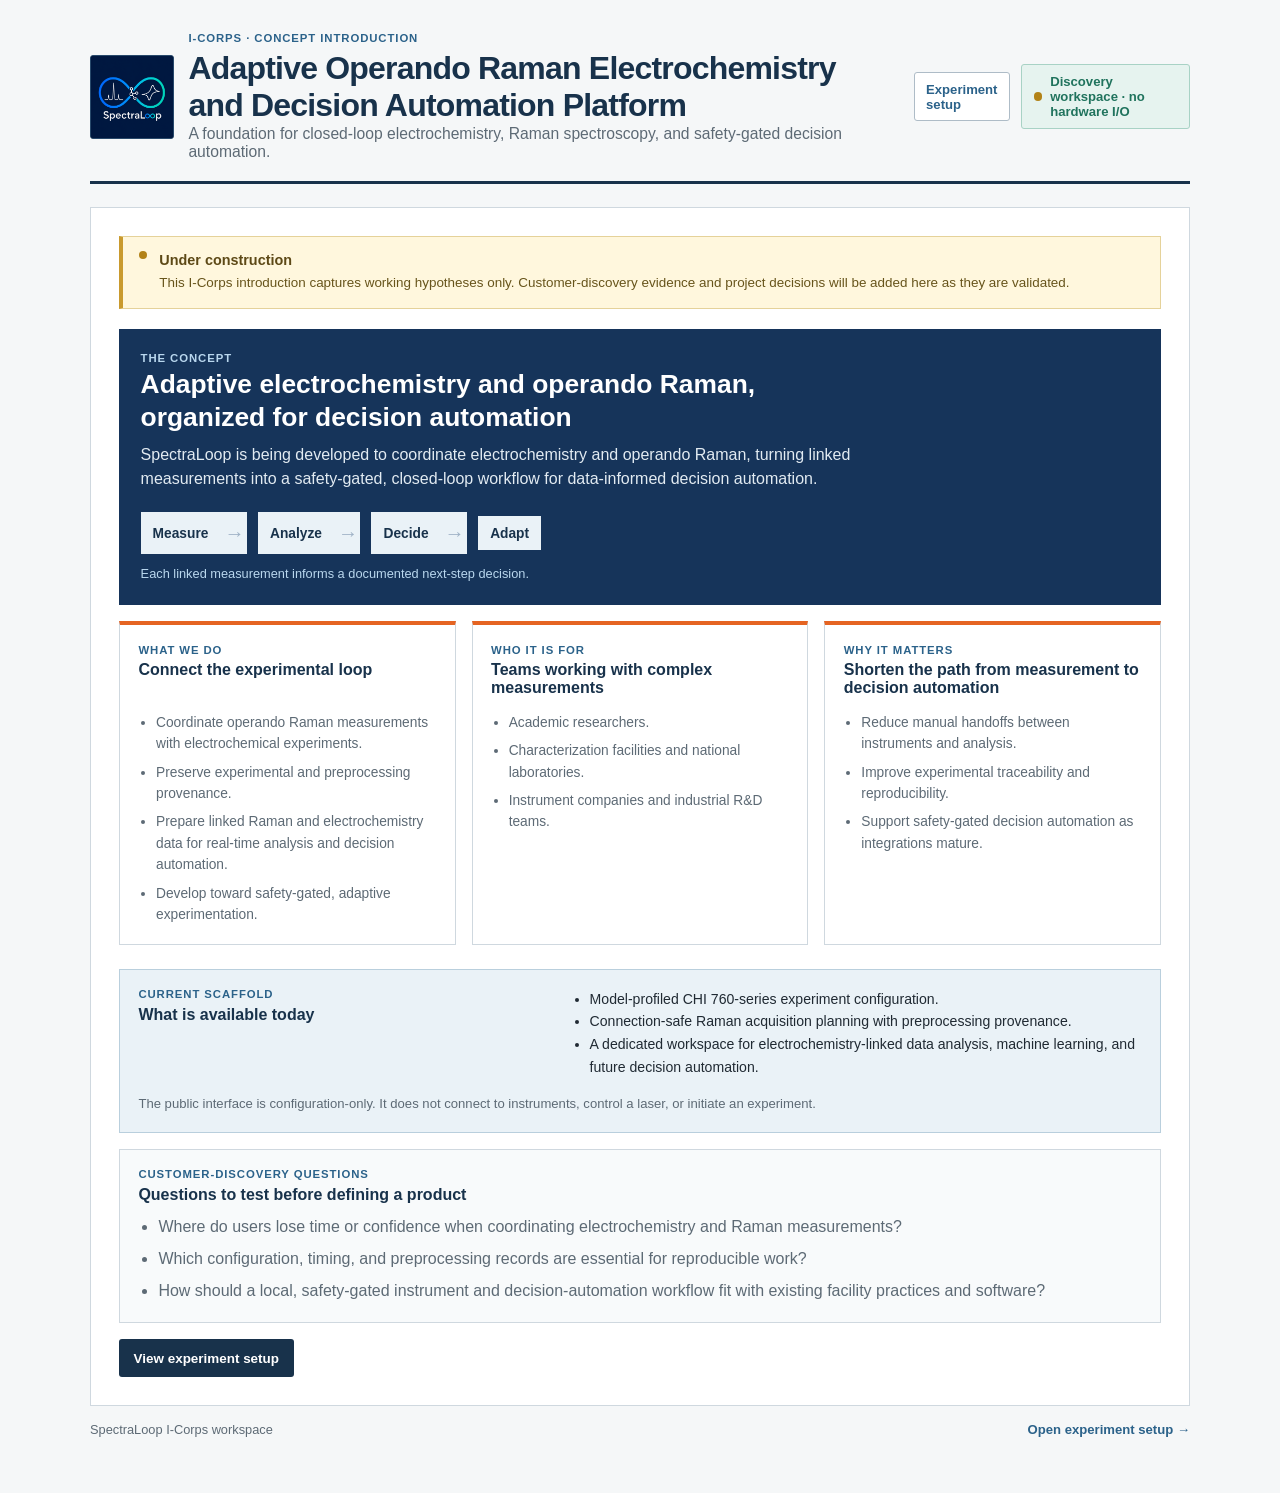
==== commit 866f1d64: "Name adjustment" ====
--- a/SpectraLoop/index.html
+++ b/SpectraLoop/index.html
@@ -5,9 +5,12 @@
     <meta name="viewport" content="width=device-width, initial-scale=1" />
     <meta
       name="description"
-      content="SpectraLoop is an adaptive operando Raman spectroscopy platform for closed-loop experimentation."
+      content="SpectraLoop is an adaptive operando Raman electrochemistry and decision automation platform for closed-loop experimentation."
     />
-    <title>SpectraLoop — I-Corps Introduction</title>
+    <title>SpectraLoop — Adaptive Operando Raman Electrochemistry and Decision Automation</title>
+    <meta name="theme-color" content="#061b3b" />
+    <link rel="icon" href="assets/favicon.png?v=2" type="image/png" sizes="512x512" />
+    <link rel="shortcut icon" href="assets/favicon.png?v=2" type="image/png" />
     <link rel="stylesheet" href="styles.css?v=landing-compact-logo-1" />
   </head>
   <body>
@@ -23,8 +26,8 @@
             style="width: 5.25rem; height: 5.25rem; object-fit: contain"
           />
           <p class="eyebrow">I-CORPS · CONCEPT INTRODUCTION</p>
-          <h1>Adaptive Operando Raman Spectroscopy Platform</h1>
-          <p class="subtitle">Closed-loop experimentation for spectroscopy and electrochemistry.</p>
+          <h1>Adaptive Operando Raman Electrochemistry and Decision Automation Platform</h1>
+          <p class="subtitle">A foundation for closed-loop electrochemistry, Raman spectroscopy, and safety-gated decision automation.</p>
         </div>
         <div class="header-actions">
           <a class="site-link" href="setup.html">Experiment setup</a>
@@ -43,10 +46,11 @@
 
         <section class="concept-hero" aria-labelledby="icorps-title">
           <p class="eyebrow">THE CONCEPT</p>
-          <h2 id="icorps-title">Adaptive operando Raman, organized as a closed learning loop</h2>
+          <h2 id="icorps-title">Adaptive electrochemistry and operando Raman, organized for decision automation</h2>
           <p>
-            SpectraLoop is being developed to turn operando Raman from passive
-            characterization into closed-loop, adaptive experimentation.
+            SpectraLoop is being developed to coordinate electrochemistry and operando Raman,
+            turning linked measurements into a safety-gated, closed-loop workflow for
+            data-informed decision automation.
           </p>
           <ol class="adaptive-loop" aria-label="Measure, analyze, decide, and adapt feedback loop">
             <li>Measure</li>
@@ -54,7 +58,7 @@
             <li>Decide</li>
             <li>Adapt</li>
           </ol>
-          <p class="loop-note">Each experiment informs the next planned measurement.</p>
+          <p class="loop-note">Each linked measurement informs a documented next-step decision.</p>
         </section>
 
         <div class="concept-grid" aria-label="SpectraLoop concept overview">
@@ -62,10 +66,10 @@
             <p class="eyebrow">WHAT WE DO</p>
             <h3>Connect the experimental loop</h3>
             <ul>
-              <li>Coordinate operando Raman and electrochemistry.</li>
+              <li>Coordinate operando Raman measurements with electrochemical experiments.</li>
               <li>Preserve experimental and preprocessing provenance.</li>
-              <li>Prepare data for real-time analysis and ML-guided decisions.</li>
-              <li>Develop toward adaptive experimentation.</li>
+              <li>Prepare linked Raman and electrochemistry data for real-time analysis and decision automation.</li>
+              <li>Develop toward safety-gated, adaptive experimentation.</li>
             </ul>
           </article>
           <article class="concept-card">
@@ -79,11 +83,11 @@
           </article>
           <article class="concept-card">
             <p class="eyebrow">WHY IT MATTERS</p>
-            <h3>Shorten the path from spectrum to decision</h3>
+            <h3>Shorten the path from measurement to decision automation</h3>
             <ul>
               <li>Reduce manual handoffs between instruments and analysis.</li>
               <li>Improve experimental traceability and reproducibility.</li>
-              <li>Support safety-gated automation as integrations mature.</li>
+              <li>Support safety-gated decision automation as integrations mature.</li>
             </ul>
           </article>
         </div>
@@ -96,7 +100,7 @@
           <ul>
             <li>Model-profiled CHI 760-series experiment configuration.</li>
             <li>Connection-safe Raman acquisition planning with preprocessing provenance.</li>
-            <li>A dedicated workspace boundary for downstream data analysis and machine learning.</li>
+            <li>A dedicated workspace for electrochemistry-linked data analysis, machine learning, and future decision automation.</li>
           </ul>
           <p>
             The public interface is configuration-only. It does not connect to instruments,
@@ -110,7 +114,7 @@
           <ul>
             <li>Where do users lose time or confidence when coordinating electrochemistry and Raman measurements?</li>
             <li>Which configuration, timing, and preprocessing records are essential for reproducible work?</li>
-            <li>How should a local, safety-gated instrument workflow fit with existing facility practices and software?</li>
+            <li>How should a local, safety-gated instrument and decision-automation workflow fit with existing facility practices and software?</li>
           </ul>
         </section>
 
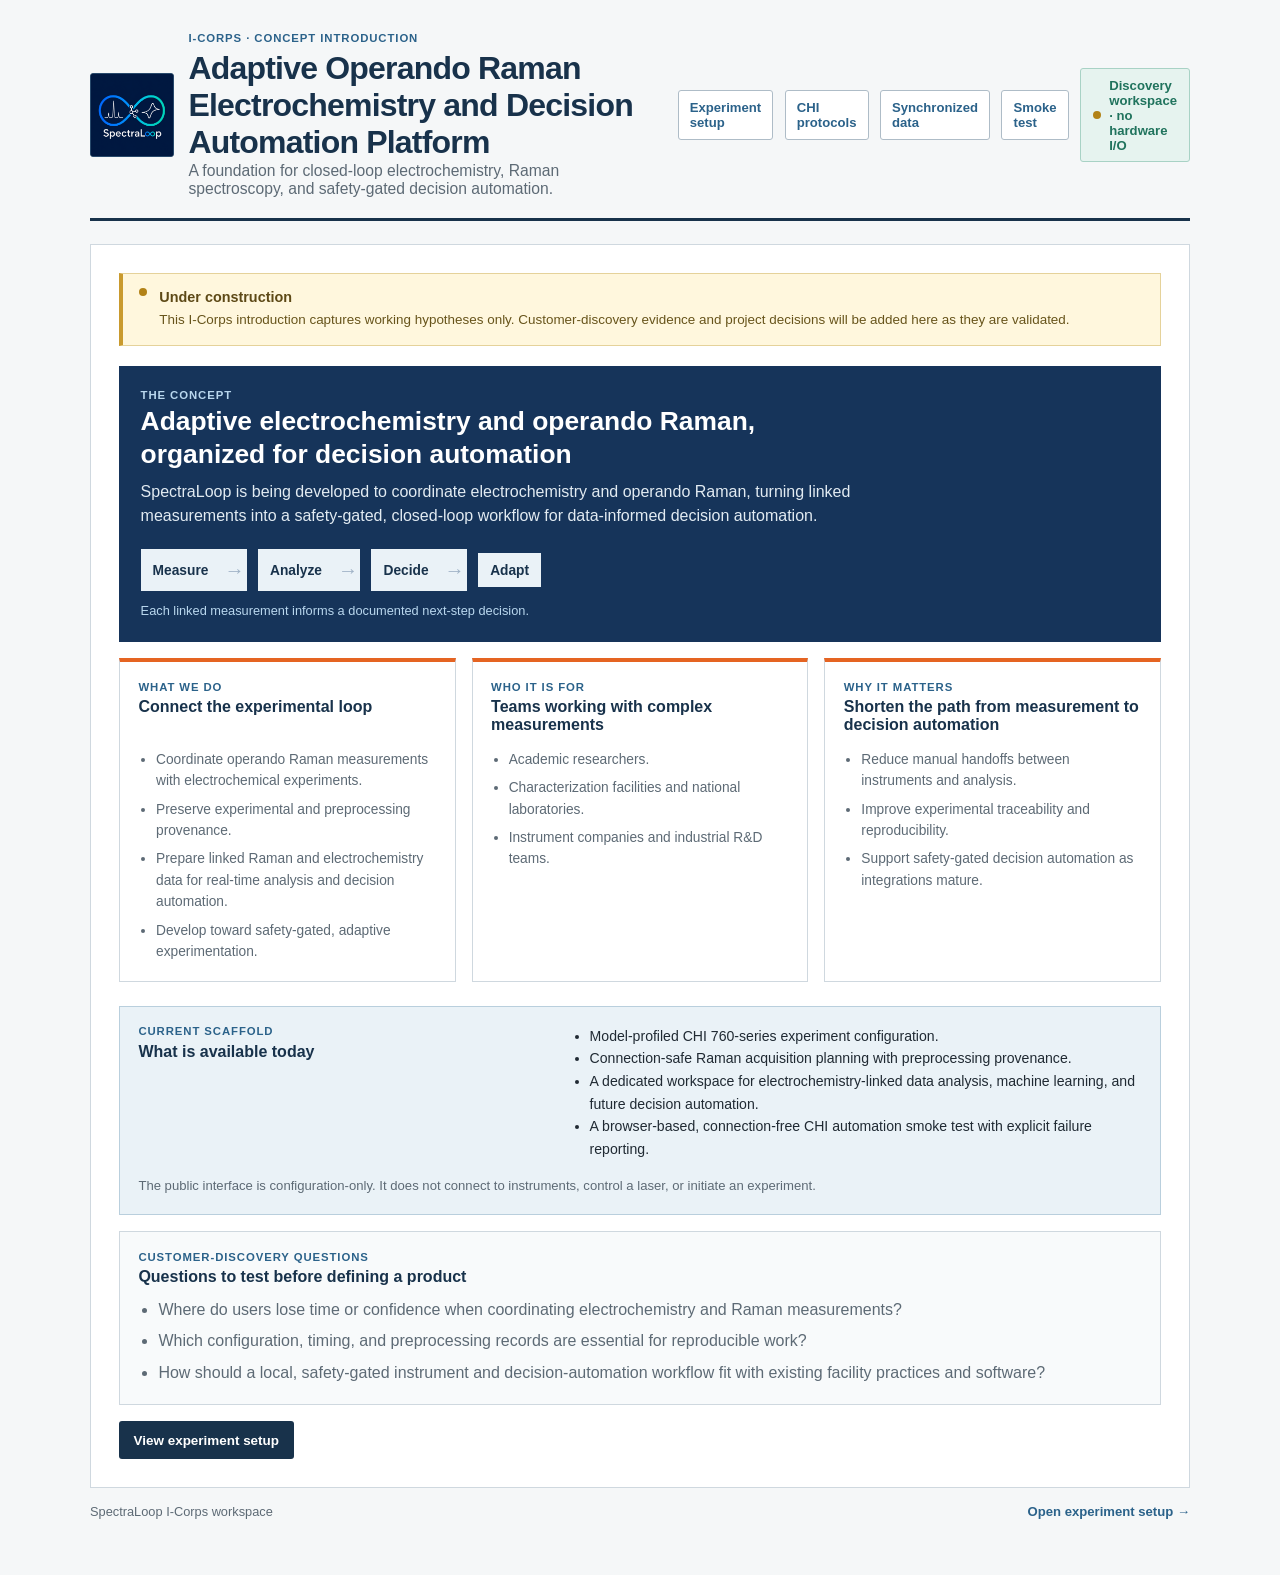
==== commit fddaf075: "CHI Construction" ====
--- a/SpectraLoop/index.html
+++ b/SpectraLoop/index.html
@@ -31,6 +31,9 @@
         </div>
         <div class="header-actions">
           <a class="site-link" href="setup.html">Experiment setup</a>
+          <a class="site-link" href="protocols.html">CHI protocols</a>
+          <a class="site-link" href="monitor.html">Synchronized data</a>
+          <a class="site-link" href="smoke-test.html">Smoke test</a>
           <div class="safe-status"><span class="status-dot amber"></span>Discovery workspace · no hardware I/O</div>
         </div>
       </header>
@@ -101,6 +104,7 @@
             <li>Model-profiled CHI 760-series experiment configuration.</li>
             <li>Connection-safe Raman acquisition planning with preprocessing provenance.</li>
             <li>A dedicated workspace for electrochemistry-linked data analysis, machine learning, and future decision automation.</li>
+            <li>A browser-based, connection-free CHI automation smoke test with explicit failure reporting.</li>
           </ul>
           <p>
             The public interface is configuration-only. It does not connect to instruments,
--- a/SpectraLoop/styles.css
+++ b/SpectraLoop/styles.css
@@ -60,7 +60,7 @@
 .capability-card { display: grid; grid-template-columns: 1.1fr 1.9fr; gap: 1.25rem; margin-top: 1.5rem; padding: 1.15rem; border: 1px solid var(--line); background: #f8fafb; }
 .capability-card h3 { margin-bottom: 0; }.capability-list { display: flex; flex-wrap: wrap; gap: 0.45rem; align-content: start; margin: 0; padding: 0; list-style: none; }
 .capability-list li { padding: 0.38rem 0.6rem; border: 1px solid var(--line); border-radius: 3px; color: var(--muted); background: #fff; font-size: 0.78rem; }
-.capability-list li.available { color: #155847; border-color: #9ac9bb; background: var(--safe-soft); font-weight: 700; }.card-note { grid-column: 1 / -1; margin: 0; font-size: 0.8rem; }
+.capability-list li.direct { color: #155847; border-color: #9ac9bb; background: var(--safe-soft); font-weight: 700; }.capability-list li.derived { color: #264f75; border-color: #abc5d9; background: #eaf3f9; }.capability-list li.desktop, .capability-list li.verify { color: #725713; border-color: #dfc77d; background: var(--warning-soft); }.card-note { grid-column: 1 / -1; margin: 0; font-size: 0.8rem; }
 .hardware-summary { display: flex; align-items: start; gap: 0.7rem; margin-bottom: 1.25rem; padding: 0.8rem 0.9rem; border: 1px solid #e5d29a; border-radius: 3px; background: var(--warning-soft); }
 .hardware-summary p { margin: 0; color: #67541b; font-size: 0.84rem; }
 .processing-panel { margin-top: 1.5rem; padding: 1.15rem; border: 1px solid var(--line); background: #f8fafb; }.processing-panel > div:first-child { margin-bottom: 1rem; }.processing-panel p { margin-bottom: 0; }.compact { gap: 0.85rem; }
@@ -69,7 +69,7 @@
 .contract-icon { display: grid; place-items: center; width: 2.1rem; height: 2.1rem; color: var(--navy); border: 1px solid var(--line-dark); border-radius: 3px; background: #eef3f6; font-size: 1rem; }
 .config-preview { min-height: 20rem; margin: 1.25rem 0 0; padding: 1rem; overflow: auto; color: #203d55; border: 1px solid var(--line-dark); border-radius: 3px; background: #f8fafb; font: 0.78rem/1.5 ui-monospace, SFMono-Regular, Menlo, Consolas, monospace; }
 .actions { margin-top: 1rem; padding: 0.9rem 0 0; }.form-status { margin-bottom: 0; color: var(--muted); font-size: 0.82rem; }.actions > div { display: flex; flex-wrap: wrap; justify-content: end; gap: 0.55rem; }
-.button { padding: 0.65rem 0.85rem; border: 1px solid transparent; border-radius: 3px; font-size: 0.84rem; font-weight: 700; cursor: pointer; }.button.primary { color: #fff; background: var(--navy); }.button.secondary { color: #fff; background: var(--blue); }.button.ghost { color: var(--navy); border-color: var(--line-dark); background: #fff; }.button:hover { filter: brightness(0.96); }
+.button { padding: 0.65rem 0.85rem; border: 1px solid transparent; border-radius: 3px; font-size: 0.84rem; font-weight: 700; cursor: pointer; }.button.primary { color: #fff; background: var(--navy); }.button.secondary { color: #fff; background: var(--blue); }.button.ghost { color: var(--navy); border-color: var(--line-dark); background: #fff; }.button:hover { filter: brightness(0.96); }.button:disabled { cursor: not-allowed; filter: none; opacity: 0.5; }
 
 .intro-page { margin-top: 1.4rem; padding: 1.75rem; border: 1px solid var(--line); background: var(--panel); }.intro-page > h2 { max-width: 42rem; margin-top: 1.7rem; }.lead-copy { max-width: 48rem; color: var(--muted); line-height: 1.55; }
 .intro-title-block { display: grid; grid-template-columns: 5.25rem minmax(0, 1fr); column-gap: 0.9rem; align-items: center; min-height: 5.25rem; }.brand-logo { grid-row: span 3; display: block; width: 5.25rem; height: 5.25rem; object-fit: contain; border: 1px solid #28496b; border-radius: 3px; background: #061a36; }.intro-title-block .eyebrow, .intro-title-block h1, .intro-title-block .subtitle { grid-column: 2; }
@@ -82,7 +82,30 @@
 .concept-grid { display: grid; grid-template-columns: repeat(3, minmax(0, 1fr)); gap: 1rem; margin-top: 1rem; }.concept-card { padding: 1.15rem; border: 1px solid var(--line); border-top: 4px solid #e56422; background: #fff; }.concept-card h3 { min-height: 2.45rem; margin-bottom: 0.7rem; }.concept-card ul { margin: 0; padding-left: 1.1rem; color: var(--muted); font-size: 0.86rem; line-height: 1.55; }.concept-card li + li { margin-top: 0.45rem; }.public-setup-link { display: inline-block; margin-top: 1rem; text-decoration: none; }
 .page-footer { display: flex; justify-content: space-between; gap: 1rem; padding: 1rem 0 0; color: var(--muted); font-size: 0.8rem; }
 
+/* CHI protocol studio */
+.wide-shell { width: min(1380px, calc(100% - 2.5rem)); }
+.protocol-summary, .sync-banner, .contract-panel { display: flex; align-items: center; justify-content: space-between; gap: 2rem; margin-top: 1.4rem; padding: 1.25rem 1.4rem; border: 1px solid var(--line); background: var(--panel); }
+.protocol-summary > div:first-child, .sync-banner > div:first-child, .contract-panel > div:first-child { max-width: 54rem; }.protocol-summary p:last-child, .sync-banner p:last-child, .contract-panel p:last-child { margin: 0; color: var(--muted); line-height: 1.5; }
+.legend, .button-row { display: flex; flex-wrap: wrap; justify-content: flex-end; gap: 0.45rem; }
+.badge { display: inline-flex; align-items: center; padding: 0.3rem 0.48rem; border: 1px solid var(--line); border-radius: 999px; background: #fff; color: var(--muted); font-size: 0.69rem; font-weight: 700; white-space: nowrap; }
+.badge.libec { color: #155847; border-color: #9ac9bb; background: var(--safe-soft); }.badge.derived { color: #264f75; border-color: #abc5d9; background: #eaf3f9; }.badge.desktop, .badge.verify { color: #725713; border-color: #dfc77d; background: var(--warning-soft); }.badge.orchestration { color: #515e69; background: #f1f4f6; }.badge.ir { color: #6a407f; border-color: #c6acd3; background: #f5ebfa; }
+.protocol-layout { display: grid; grid-template-columns: minmax(270px, 0.78fr) minmax(0, 2.2fr); gap: 1rem; margin-top: 1rem; align-items: start; }.protocol-sidebar { display: grid; gap: 1rem; position: sticky; top: 1rem; }.builder-panel, .protocol-workspace, .export-panel, .timeline-panel, .spectrum-panel, .event-panel { padding: 1.2rem; border: 1px solid var(--line); background: var(--panel); }.builder-panel { display: grid; gap: 0.85rem; }.builder-panel h3 { margin: 0; }.panel-title-row, .workspace-heading { display: flex; align-items: center; justify-content: space-between; gap: 1rem; }.workspace-heading h2 { margin-bottom: 0; }.toggle-label, .check-row { display: flex; align-items: center; gap: 0.5rem; color: var(--ink); font-size: 0.78rem; font-weight: 700; }.check-row { align-items: flex-start; line-height: 1.35; }.micro-note { margin: 0; color: var(--muted); font-size: 0.75rem; line-height: 1.5; }.full-button { width: 100%; }.count-chip { padding: 0.35rem 0.55rem; color: var(--blue); border: 1px solid #b5cada; background: var(--blue-soft); border-radius: 3px; font-size: 0.72rem; font-weight: 700; }
+.protocol-warnings { margin: 1rem 0; padding: 0.85rem 1rem; color: #66521b; border-left: 4px solid #c99a2e; background: var(--warning-soft); font-size: 0.8rem; line-height: 1.45; }.protocol-warnings:empty { display: none; }.protocol-warnings ul { margin: 0.35rem 0 0; padding-left: 1.15rem; }.step-list { display: grid; gap: 0.75rem; }.protocol-step { display: grid; grid-template-columns: 3rem minmax(0, 1fr); border: 1px solid var(--line); background: #fbfcfd; }.step-index { display: grid; place-items: center; color: var(--navy); border-right: 1px solid var(--line); background: #eef3f6; font-size: 0.82rem; font-weight: 700; }.step-body { padding: 0.85rem; }.step-heading { display: flex; align-items: flex-start; justify-content: space-between; gap: 1rem; }.step-name { width: min(28rem, 100%); padding: 0.3rem 0.4rem; color: var(--navy); border: 1px solid transparent; background: transparent; font-weight: 700; }.step-name:focus { border-color: var(--blue); background: #fff; outline: none; }.step-mapping { display: block; margin: 0.25rem 0 0 0.4rem; color: var(--muted); font-size: 0.72rem; }.step-actions { display: flex; align-items: center; flex-wrap: wrap; justify-content: flex-end; gap: 0.35rem; }.step-actions button { min-width: 1.8rem; min-height: 1.8rem; color: var(--navy); border: 1px solid var(--line); background: #fff; cursor: pointer; }.step-fields { display: grid; grid-template-columns: repeat(4, minmax(120px, 1fr)); gap: 0.65rem; margin-top: 0.75rem; }.compact-field { font-size: 0.73rem; }.compact-field input { padding: 0.48rem 0.55rem; font-size: 0.78rem; }.empty-state { padding: 3rem 1rem; color: var(--muted); border: 1px dashed var(--line-dark); text-align: center; }.empty-state h3 { margin-bottom: 0.4rem; }.export-panel { margin-top: 1rem; }.protocol-preview { max-height: 34rem; min-height: 14rem; }.ir-panel { border-top: 4px solid #7a4fa1; }
+.protocol-warnings.has-errors { color: #7c2727; border-left-color: var(--danger); background: #fff0f0; }
+.ir-advanced { border-top: 1px solid var(--line); padding-top: 0.75rem; }.ir-advanced summary { color: var(--navy); cursor: pointer; font-size: 0.78rem; font-weight: 700; }.ir-advanced .grid { margin-top: 0.75rem; }
+
+/* Synchronized data preview */
+.sync-banner { border-left: 4px solid #c99a2e; }.sync-quality { display: grid; justify-items: end; gap: 0.6rem; color: #66521b; font-size: 0.8rem; }.metric-grid { display: grid; grid-template-columns: repeat(7, minmax(0, 1fr)); gap: 0.75rem; margin-top: 1rem; }.metric-card { padding: 0.9rem; border: 1px solid var(--line); background: var(--panel); }.metric-card > span, .metric-card small { display: block; color: var(--muted); font-size: 0.7rem; }.metric-card strong { display: block; margin: 0.35rem 0; color: var(--navy); font-size: 1.05rem; }.timeline-panel { margin-top: 1rem; }.data-canvas { display: block; width: 100%; height: auto; margin-top: 0.8rem; border: 1px solid var(--line); background: #fff; cursor: crosshair; }.playback-controls { display: grid; grid-template-columns: auto minmax(10rem, 1fr) auto; align-items: center; gap: 0.8rem; margin-top: 0.8rem; }.playback-controls input { width: 100%; }.playback-controls output { min-width: 8.5rem; color: var(--muted); font: 0.77rem ui-monospace, SFMono-Regular, Menlo, Consolas, monospace; }.sync-layout { display: grid; grid-template-columns: minmax(0, 2.2fr) minmax(260px, 0.8fr); gap: 1rem; margin-top: 1rem; }.event-list { max-height: 21rem; margin: 0.8rem 0 0; padding: 0; overflow: auto; list-style: none; }.event-list li { border-left: 3px solid var(--line); }.event-list li.past { border-left-color: var(--blue); }.event-list button { display: grid; width: 100%; gap: 0.2rem; padding: 0.65rem 0.75rem; border: 0; border-bottom: 1px solid var(--line); background: transparent; color: var(--ink); text-align: left; cursor: pointer; }.event-list button:hover { background: #f2f6f8; }.event-list time { color: var(--blue); font-size: 0.68rem; font-weight: 700; }.event-list strong { font-size: 0.8rem; }.event-list span { color: var(--muted); font-size: 0.72rem; line-height: 1.35; }.event-list .future { opacity: 0.58; }.contract-panel { align-items: flex-end; margin-top: 1rem; }
+
+/* Offline browser smoke test */
+.smoke-status-panel { display: flex; align-items: center; justify-content: space-between; gap: 2rem; margin-top: 1.4rem; padding: 1.25rem 1.4rem; border: 1px solid #a8d2c5; border-left: 4px solid var(--safe); background: var(--safe-soft); }.smoke-status-panel.failed { border-color: #e0aaaa; border-left-color: var(--danger); background: #fff0f0; }.smoke-status-panel h2 { margin-bottom: 0.35rem; }.smoke-status-panel p:last-child { margin-bottom: 0; color: var(--muted); font-size: 0.82rem; }.smoke-controls { display: grid; justify-items: end; gap: 0.65rem; min-width: min(100%, 31rem); }.smoke-metrics { display: grid; grid-template-columns: repeat(4, minmax(0, 1fr)); gap: 0.75rem; margin-top: 1rem; }.smoke-scope { display: grid; grid-template-columns: minmax(15rem, 0.75fr) minmax(0, 2fr); gap: 1.5rem; margin-top: 1rem; padding: 1rem 1.2rem; border: 1px solid #dfc77d; background: var(--warning-soft); }.smoke-scope h2, .smoke-scope p { margin-bottom: 0; }.smoke-scope p { color: #66521b; font-size: 0.82rem; line-height: 1.5; }.smoke-workspace { margin-top: 1rem; padding: 1.2rem; border: 1px solid var(--line); background: var(--panel); }.smoke-results { display: grid; grid-template-columns: repeat(2, minmax(0, 1fr)); gap: 0.7rem; margin-top: 1rem; }.smoke-result { display: grid; grid-template-columns: 4.25rem minmax(0, 1fr); min-height: 8rem; border: 1px solid var(--line); border-left-width: 4px; background: #fbfcfd; }.smoke-result > div { padding: 0.85rem; }.smoke-result small { color: var(--muted); font-size: 0.68rem; }.smoke-result h3 { margin: 0.25rem 0 0.4rem; }.smoke-result p { margin: 0; color: var(--muted); font-size: 0.78rem; line-height: 1.45; }.smoke-state { display: grid; place-items: center; padding: 0.5rem; border-right: 1px solid var(--line); color: var(--muted); background: #eef2f4; font-size: 0.67rem; font-weight: 800; letter-spacing: 0.05em; writing-mode: vertical-rl; transform: rotate(180deg); }.smoke-result.passed { border-left-color: var(--safe); }.smoke-result.passed .smoke-state { color: #155847; background: var(--safe-soft); }.smoke-result.failed { border-left-color: var(--danger); background: #fff8f8; }.smoke-result.failed .smoke-state { color: #8b2929; background: #ffe7e7; }.smoke-result.pending { border-left-color: var(--line-dark); }
+
 @media (max-width: 760px) {
   .shell { width: min(100% - 1rem, 1100px); padding-top: 1rem; }.hero, .intro, .actions { align-items: flex-start; flex-direction: column; }.header-actions { align-items: flex-start; flex-wrap: wrap; justify-content: start; }.safe-status { font-size: 0.75rem; }.progress { width: 100%; }.intro-title-block { grid-template-columns: 1fr; min-height: 0; }.brand-logo { grid-row: auto; width: 5rem; height: 5rem; margin-bottom: 0.6rem; }.intro-title-block .eyebrow, .intro-title-block h1, .intro-title-block .subtitle { grid-column: auto; }
-  .two-column, .three-column, .capability-card, .intro-grid, .project-status, .concept-grid { grid-template-columns: 1fr; }.capability-card .card-note, .project-status p:last-child { grid-column: auto; }.setup-section, .intro-page { min-height: auto; padding: 1.2rem; }.actions > div { justify-content: start; }.section-tabs { margin-top: 1rem; }.adaptive-loop { align-items: stretch; flex-direction: column; }.adaptive-loop li { justify-content: space-between; }.adaptive-loop li:not(:last-child) { padding-right: 0.75rem; }.adaptive-loop li:not(:last-child)::after { content: "↓"; }.page-footer { align-items: flex-start; flex-direction: column; }
+  .two-column, .three-column, .capability-card, .intro-grid, .project-status, .concept-grid, .protocol-layout, .sync-layout, .smoke-scope { grid-template-columns: 1fr; }.capability-card .card-note, .project-status p:last-child { grid-column: auto; }.setup-section, .intro-page { min-height: auto; padding: 1.2rem; }.actions > div { justify-content: start; }.section-tabs { margin-top: 1rem; }.adaptive-loop { align-items: stretch; flex-direction: column; }.adaptive-loop li { justify-content: space-between; }.adaptive-loop li:not(:last-child) { padding-right: 0.75rem; }.adaptive-loop li:not(:last-child)::after { content: "↓"; }.page-footer { align-items: flex-start; flex-direction: column; }
+  .wide-shell { width: min(100% - 1rem, 1380px); }.protocol-summary, .sync-banner, .contract-panel, .step-heading, .smoke-status-panel { align-items: flex-start; flex-direction: column; }.protocol-sidebar { position: static; }.step-fields, .metric-grid, .smoke-metrics, .smoke-results { grid-template-columns: repeat(2, minmax(0, 1fr)); }.step-actions, .legend, .button-row { justify-content: flex-start; }.sync-quality, .smoke-controls { justify-items: start; }.playback-controls { grid-template-columns: auto 1fr; }.playback-controls output { grid-column: 1 / -1; }.contract-panel { align-items: flex-start; }
 }
+
+@media (max-width: 440px) {
+  .step-fields, .metric-grid, .smoke-metrics, .smoke-results { grid-template-columns: 1fr; }.protocol-step { grid-template-columns: 2.35rem minmax(0, 1fr); }
+}
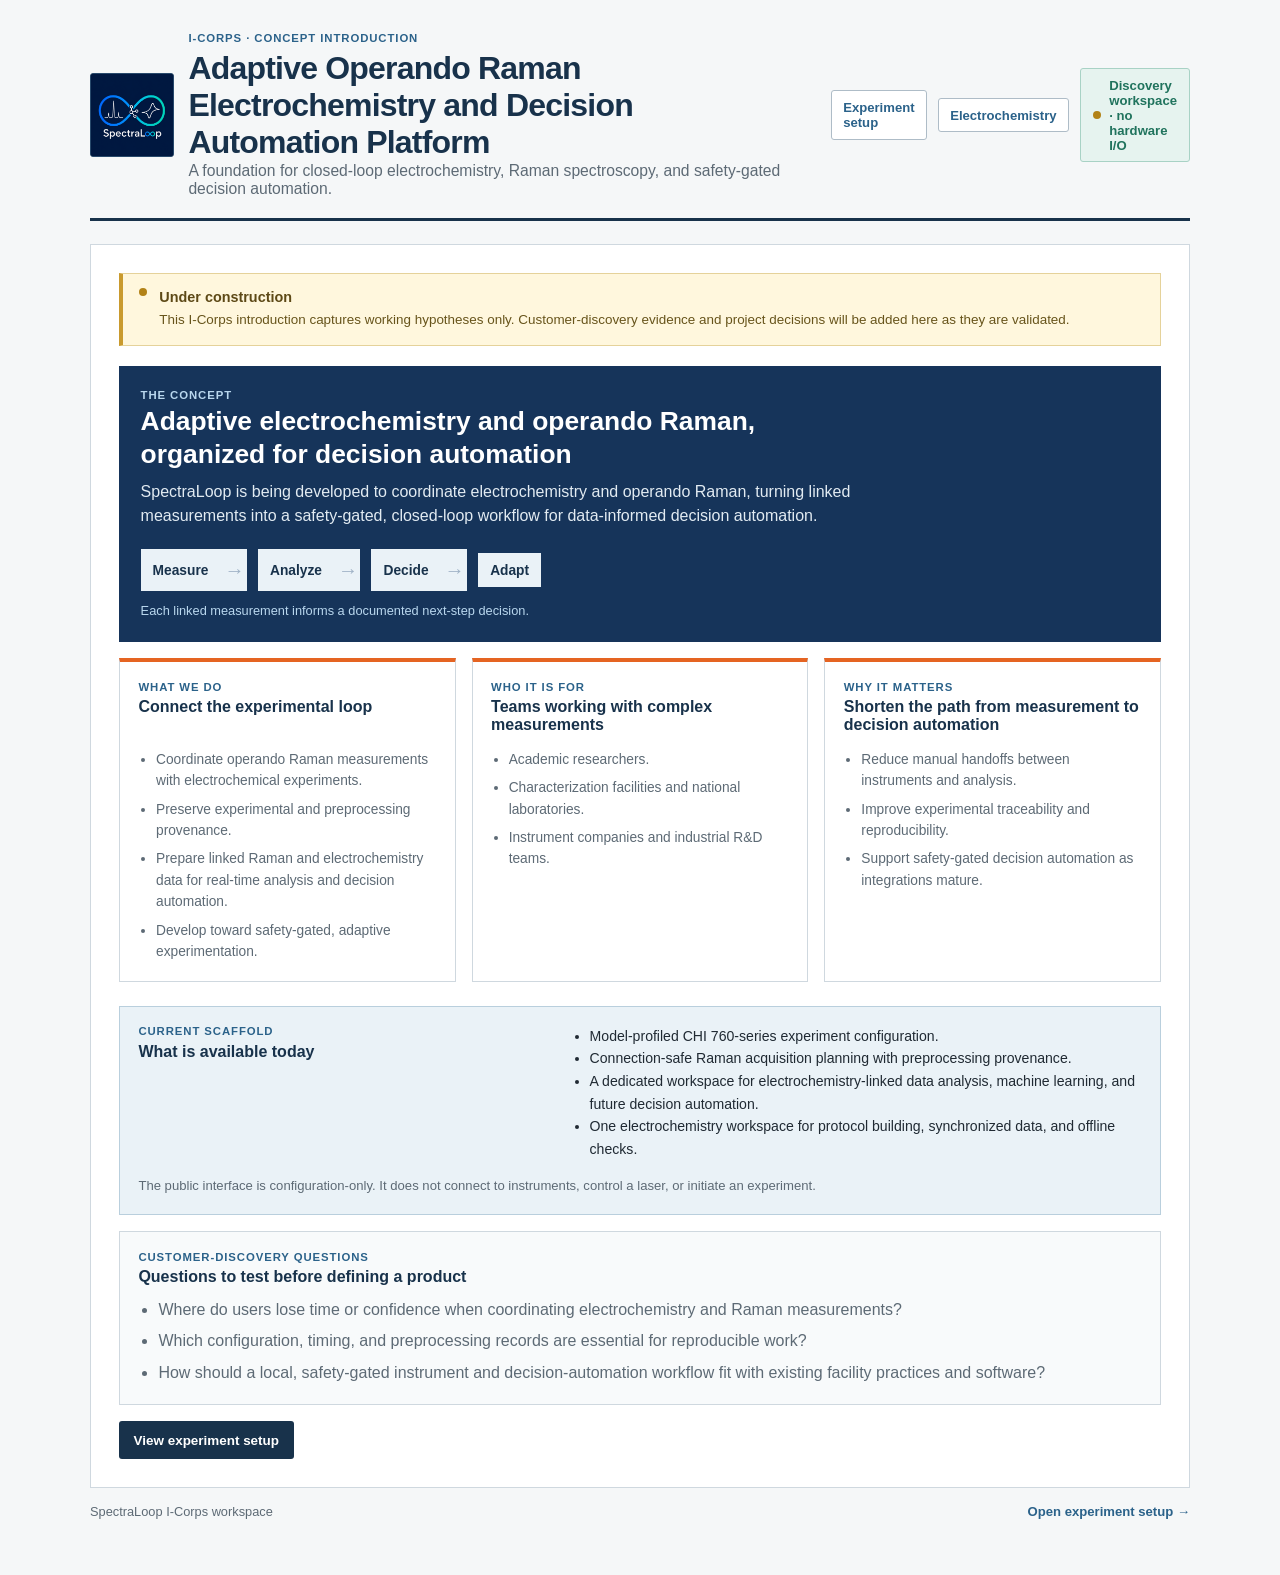
==== commit 58501ff5: "Add unified CHI 760E simulation workspace" ====
--- a/SpectraLoop/index.html
+++ b/SpectraLoop/index.html
@@ -31,9 +31,7 @@
         </div>
         <div class="header-actions">
           <a class="site-link" href="setup.html">Experiment setup</a>
-          <a class="site-link" href="protocols.html">CHI protocols</a>
-          <a class="site-link" href="monitor.html">Synchronized data</a>
-          <a class="site-link" href="smoke-test.html">Smoke test</a>
+          <a class="site-link" href="echem.html">Electrochemistry</a>
           <div class="safe-status"><span class="status-dot amber"></span>Discovery workspace · no hardware I/O</div>
         </div>
       </header>
@@ -104,7 +102,7 @@
             <li>Model-profiled CHI 760-series experiment configuration.</li>
             <li>Connection-safe Raman acquisition planning with preprocessing provenance.</li>
             <li>A dedicated workspace for electrochemistry-linked data analysis, machine learning, and future decision automation.</li>
-            <li>A browser-based, connection-free CHI automation smoke test with explicit failure reporting.</li>
+            <li>One electrochemistry workspace for protocol building, synchronized data, and offline checks.</li>
           </ul>
           <p>
             The public interface is configuration-only. It does not connect to instruments,
--- a/SpectraLoop/styles.css
+++ b/SpectraLoop/styles.css
@@ -18,6 +18,7 @@
 }
 
 * { box-sizing: border-box; }
+[hidden] { display: none !important; }
 body { margin: 0; min-width: 320px; color: var(--ink); background: var(--canvas); }
 button, input, select { font: inherit; }
 .shell { width: min(1100px, calc(100% - 2.5rem)); margin: 0 auto; padding: 2rem 0 3.5rem; }
@@ -84,6 +85,7 @@
 
 /* CHI protocol studio */
 .wide-shell { width: min(1380px, calc(100% - 2.5rem)); }
+.compact-hero { padding-bottom: 0.9rem; }.echem-switch { display: inline-flex; margin-top: 1rem; padding: 0.25rem; border: 1px solid var(--line-dark); border-radius: 4px; background: #e9eef2; }.echem-switch button { min-width: 11rem; padding: 0.65rem 1rem; border: 0; border-radius: 3px; color: var(--muted); background: transparent; cursor: pointer; font-size: 0.84rem; font-weight: 700; }.echem-switch button.active { color: #fff; background: var(--navy); }.echem-switch button:focus-visible { outline: 2px solid var(--blue); outline-offset: 2px; }.compact-context, .data-toolbar { display: flex; align-items: center; justify-content: space-between; gap: 1rem; margin-top: 1rem; padding: 0.7rem 0.9rem; border: 1px solid var(--line); background: var(--panel); color: var(--muted); font-size: 0.78rem; }.compact-context strong, .data-toolbar strong { color: var(--navy); }.compact-protocol-layout { margin-top: 0.75rem; }.compact-ir-panel .panel-title-row > .eyebrow { margin-bottom: 0; }.policy-line { margin: 0; padding: 0.6rem 0.7rem; color: #66521b; border-left: 3px solid #c99a2e; background: var(--warning-soft); font-size: 0.72rem; line-height: 1.4; }.plan-details { margin-top: 0.85rem; }.plan-details > summary, .smoke-details > summary { color: var(--navy); cursor: pointer; font-size: 0.8rem; font-weight: 700; }.plan-details .protocol-preview { margin-top: 0.75rem; }.data-toolbar > div { display: flex; align-items: baseline; gap: 0.65rem; }.data-toolbar span { color: var(--muted); }.compact-contract { padding-block: 0.9rem; }
 .protocol-summary, .sync-banner, .contract-panel { display: flex; align-items: center; justify-content: space-between; gap: 2rem; margin-top: 1.4rem; padding: 1.25rem 1.4rem; border: 1px solid var(--line); background: var(--panel); }
 .protocol-summary > div:first-child, .sync-banner > div:first-child, .contract-panel > div:first-child { max-width: 54rem; }.protocol-summary p:last-child, .sync-banner p:last-child, .contract-panel p:last-child { margin: 0; color: var(--muted); line-height: 1.5; }
 .legend, .button-row { display: flex; flex-wrap: wrap; justify-content: flex-end; gap: 0.45rem; }
@@ -93,19 +95,21 @@
 .protocol-warnings { margin: 1rem 0; padding: 0.85rem 1rem; color: #66521b; border-left: 4px solid #c99a2e; background: var(--warning-soft); font-size: 0.8rem; line-height: 1.45; }.protocol-warnings:empty { display: none; }.protocol-warnings ul { margin: 0.35rem 0 0; padding-left: 1.15rem; }.step-list { display: grid; gap: 0.75rem; }.protocol-step { display: grid; grid-template-columns: 3rem minmax(0, 1fr); border: 1px solid var(--line); background: #fbfcfd; }.step-index { display: grid; place-items: center; color: var(--navy); border-right: 1px solid var(--line); background: #eef3f6; font-size: 0.82rem; font-weight: 700; }.step-body { padding: 0.85rem; }.step-heading { display: flex; align-items: flex-start; justify-content: space-between; gap: 1rem; }.step-name { width: min(28rem, 100%); padding: 0.3rem 0.4rem; color: var(--navy); border: 1px solid transparent; background: transparent; font-weight: 700; }.step-name:focus { border-color: var(--blue); background: #fff; outline: none; }.step-mapping { display: block; margin: 0.25rem 0 0 0.4rem; color: var(--muted); font-size: 0.72rem; }.step-actions { display: flex; align-items: center; flex-wrap: wrap; justify-content: flex-end; gap: 0.35rem; }.step-actions button { min-width: 1.8rem; min-height: 1.8rem; color: var(--navy); border: 1px solid var(--line); background: #fff; cursor: pointer; }.step-fields { display: grid; grid-template-columns: repeat(4, minmax(120px, 1fr)); gap: 0.65rem; margin-top: 0.75rem; }.compact-field { font-size: 0.73rem; }.compact-field input { padding: 0.48rem 0.55rem; font-size: 0.78rem; }.empty-state { padding: 3rem 1rem; color: var(--muted); border: 1px dashed var(--line-dark); text-align: center; }.empty-state h3 { margin-bottom: 0.4rem; }.export-panel { margin-top: 1rem; }.protocol-preview { max-height: 34rem; min-height: 14rem; }.ir-panel { border-top: 4px solid #7a4fa1; }
 .protocol-warnings.has-errors { color: #7c2727; border-left-color: var(--danger); background: #fff0f0; }
 .ir-advanced { border-top: 1px solid var(--line); padding-top: 0.75rem; }.ir-advanced summary { color: var(--navy); cursor: pointer; font-size: 0.78rem; font-weight: 700; }.ir-advanced .grid { margin-top: 0.75rem; }
+.simulation-runner { display: flex; align-items: center; justify-content: space-between; gap: 1.5rem; margin-top: 1rem; padding: 1rem 1.2rem; border: 1px solid #abc5d9; border-left: 4px solid var(--blue); background: var(--panel); }.simulation-runner h2 { margin-bottom: 0.2rem; font-size: 1.05rem; }.simulation-runner p:last-child { margin-bottom: 0; color: var(--muted); font-size: 0.76rem; }.simulation-controls, .simulation-data-controls { display: flex; align-items: end; justify-content: flex-end; gap: 0.6rem; }.compact-control { min-width: 15rem; }.inline-field { display: flex; align-items: center; gap: 0.5rem; white-space: nowrap; }.inline-field select { width: auto; padding: 0.45rem 0.55rem; }.count-chip.failed { color: #8b2929; border-color: #e0aaaa; background: #fff0f0; }.count-chip.stale { color: #725713; border-color: #dfc77d; background: var(--warning-soft); }
 
 /* Synchronized data preview */
 .sync-banner { border-left: 4px solid #c99a2e; }.sync-quality { display: grid; justify-items: end; gap: 0.6rem; color: #66521b; font-size: 0.8rem; }.metric-grid { display: grid; grid-template-columns: repeat(7, minmax(0, 1fr)); gap: 0.75rem; margin-top: 1rem; }.metric-card { padding: 0.9rem; border: 1px solid var(--line); background: var(--panel); }.metric-card > span, .metric-card small { display: block; color: var(--muted); font-size: 0.7rem; }.metric-card strong { display: block; margin: 0.35rem 0; color: var(--navy); font-size: 1.05rem; }.timeline-panel { margin-top: 1rem; }.data-canvas { display: block; width: 100%; height: auto; margin-top: 0.8rem; border: 1px solid var(--line); background: #fff; cursor: crosshair; }.playback-controls { display: grid; grid-template-columns: auto minmax(10rem, 1fr) auto; align-items: center; gap: 0.8rem; margin-top: 0.8rem; }.playback-controls input { width: 100%; }.playback-controls output { min-width: 8.5rem; color: var(--muted); font: 0.77rem ui-monospace, SFMono-Regular, Menlo, Consolas, monospace; }.sync-layout { display: grid; grid-template-columns: minmax(0, 2.2fr) minmax(260px, 0.8fr); gap: 1rem; margin-top: 1rem; }.event-list { max-height: 21rem; margin: 0.8rem 0 0; padding: 0; overflow: auto; list-style: none; }.event-list li { border-left: 3px solid var(--line); }.event-list li.past { border-left-color: var(--blue); }.event-list button { display: grid; width: 100%; gap: 0.2rem; padding: 0.65rem 0.75rem; border: 0; border-bottom: 1px solid var(--line); background: transparent; color: var(--ink); text-align: left; cursor: pointer; }.event-list button:hover { background: #f2f6f8; }.event-list time { color: var(--blue); font-size: 0.68rem; font-weight: 700; }.event-list strong { font-size: 0.8rem; }.event-list span { color: var(--muted); font-size: 0.72rem; line-height: 1.35; }.event-list .future { opacity: 0.58; }.contract-panel { align-items: flex-end; margin-top: 1rem; }
 
 /* Offline browser smoke test */
+.inline-smoke { margin-top: 1rem; padding: 1rem 1.2rem; border: 1px solid var(--line); border-left: 4px solid var(--safe); background: var(--panel); }.inline-smoke-heading { display: flex; align-items: center; justify-content: space-between; gap: 1rem; }.inline-smoke-heading h2 { margin-bottom: 0.2rem; font-size: 1.05rem; }.inline-smoke-heading p:last-child { margin-bottom: 0; color: var(--muted); font-size: 0.76rem; }.inline-smoke-status { display: flex; align-items: center; justify-content: space-between; gap: 1rem; margin-top: 0.75rem; padding-top: 0.75rem; border-top: 1px solid var(--line); }.inline-smoke-status.failed { color: var(--danger); }.inline-smoke-metrics { display: flex; flex-wrap: wrap; justify-content: flex-end; gap: 0.45rem; }.inline-smoke-metrics span { padding: 0.35rem 0.5rem; color: var(--muted); border: 1px solid var(--line); background: #f8fafb; font-size: 0.7rem; }.inline-smoke-metrics strong { margin-left: 0.25rem; color: var(--navy); }.smoke-details { margin-top: 0.8rem; }.smoke-details[open] > summary { margin-bottom: 0.7rem; }
 .smoke-status-panel { display: flex; align-items: center; justify-content: space-between; gap: 2rem; margin-top: 1.4rem; padding: 1.25rem 1.4rem; border: 1px solid #a8d2c5; border-left: 4px solid var(--safe); background: var(--safe-soft); }.smoke-status-panel.failed { border-color: #e0aaaa; border-left-color: var(--danger); background: #fff0f0; }.smoke-status-panel h2 { margin-bottom: 0.35rem; }.smoke-status-panel p:last-child { margin-bottom: 0; color: var(--muted); font-size: 0.82rem; }.smoke-controls { display: grid; justify-items: end; gap: 0.65rem; min-width: min(100%, 31rem); }.smoke-metrics { display: grid; grid-template-columns: repeat(4, minmax(0, 1fr)); gap: 0.75rem; margin-top: 1rem; }.smoke-scope { display: grid; grid-template-columns: minmax(15rem, 0.75fr) minmax(0, 2fr); gap: 1.5rem; margin-top: 1rem; padding: 1rem 1.2rem; border: 1px solid #dfc77d; background: var(--warning-soft); }.smoke-scope h2, .smoke-scope p { margin-bottom: 0; }.smoke-scope p { color: #66521b; font-size: 0.82rem; line-height: 1.5; }.smoke-workspace { margin-top: 1rem; padding: 1.2rem; border: 1px solid var(--line); background: var(--panel); }.smoke-results { display: grid; grid-template-columns: repeat(2, minmax(0, 1fr)); gap: 0.7rem; margin-top: 1rem; }.smoke-result { display: grid; grid-template-columns: 4.25rem minmax(0, 1fr); min-height: 8rem; border: 1px solid var(--line); border-left-width: 4px; background: #fbfcfd; }.smoke-result > div { padding: 0.85rem; }.smoke-result small { color: var(--muted); font-size: 0.68rem; }.smoke-result h3 { margin: 0.25rem 0 0.4rem; }.smoke-result p { margin: 0; color: var(--muted); font-size: 0.78rem; line-height: 1.45; }.smoke-state { display: grid; place-items: center; padding: 0.5rem; border-right: 1px solid var(--line); color: var(--muted); background: #eef2f4; font-size: 0.67rem; font-weight: 800; letter-spacing: 0.05em; writing-mode: vertical-rl; transform: rotate(180deg); }.smoke-result.passed { border-left-color: var(--safe); }.smoke-result.passed .smoke-state { color: #155847; background: var(--safe-soft); }.smoke-result.failed { border-left-color: var(--danger); background: #fff8f8; }.smoke-result.failed .smoke-state { color: #8b2929; background: #ffe7e7; }.smoke-result.pending { border-left-color: var(--line-dark); }
 
 @media (max-width: 760px) {
   .shell { width: min(100% - 1rem, 1100px); padding-top: 1rem; }.hero, .intro, .actions { align-items: flex-start; flex-direction: column; }.header-actions { align-items: flex-start; flex-wrap: wrap; justify-content: start; }.safe-status { font-size: 0.75rem; }.progress { width: 100%; }.intro-title-block { grid-template-columns: 1fr; min-height: 0; }.brand-logo { grid-row: auto; width: 5rem; height: 5rem; margin-bottom: 0.6rem; }.intro-title-block .eyebrow, .intro-title-block h1, .intro-title-block .subtitle { grid-column: auto; }
   .two-column, .three-column, .capability-card, .intro-grid, .project-status, .concept-grid, .protocol-layout, .sync-layout, .smoke-scope { grid-template-columns: 1fr; }.capability-card .card-note, .project-status p:last-child { grid-column: auto; }.setup-section, .intro-page { min-height: auto; padding: 1.2rem; }.actions > div { justify-content: start; }.section-tabs { margin-top: 1rem; }.adaptive-loop { align-items: stretch; flex-direction: column; }.adaptive-loop li { justify-content: space-between; }.adaptive-loop li:not(:last-child) { padding-right: 0.75rem; }.adaptive-loop li:not(:last-child)::after { content: "↓"; }.page-footer { align-items: flex-start; flex-direction: column; }
-  .wide-shell { width: min(100% - 1rem, 1380px); }.protocol-summary, .sync-banner, .contract-panel, .step-heading, .smoke-status-panel { align-items: flex-start; flex-direction: column; }.protocol-sidebar { position: static; }.step-fields, .metric-grid, .smoke-metrics, .smoke-results { grid-template-columns: repeat(2, minmax(0, 1fr)); }.step-actions, .legend, .button-row { justify-content: flex-start; }.sync-quality, .smoke-controls { justify-items: start; }.playback-controls { grid-template-columns: auto 1fr; }.playback-controls output { grid-column: 1 / -1; }.contract-panel { align-items: flex-start; }
+  .wide-shell { width: min(100% - 1rem, 1380px); }.protocol-summary, .sync-banner, .contract-panel, .step-heading, .smoke-status-panel, .inline-smoke-heading, .simulation-runner { align-items: flex-start; flex-direction: column; }.protocol-sidebar { position: static; }.step-fields, .metric-grid, .smoke-metrics, .smoke-results { grid-template-columns: repeat(2, minmax(0, 1fr)); }.step-actions, .legend, .button-row { justify-content: flex-start; }.sync-quality, .smoke-controls { justify-items: start; }.playback-controls { grid-template-columns: auto 1fr; }.playback-controls output { grid-column: 1 / -1; }.contract-panel { align-items: flex-start; }.compact-context, .data-toolbar, .inline-smoke-status { align-items: flex-start; flex-direction: column; }.data-toolbar > div { align-items: flex-start; flex-direction: column; gap: 0.2rem; }.inline-smoke-metrics { justify-content: flex-start; }.simulation-controls, .simulation-data-controls { align-items: stretch; flex-direction: column; width: 100%; }.compact-control { min-width: 0; }
 }
 
 @media (max-width: 440px) {
-  .step-fields, .metric-grid, .smoke-metrics, .smoke-results { grid-template-columns: 1fr; }.protocol-step { grid-template-columns: 2.35rem minmax(0, 1fr); }
+  .echem-switch { display: grid; width: 100%; }.echem-switch button { min-width: 0; }.step-fields, .metric-grid, .smoke-metrics, .smoke-results { grid-template-columns: 1fr; }.protocol-step { grid-template-columns: 2.35rem minmax(0, 1fr); }
 }
